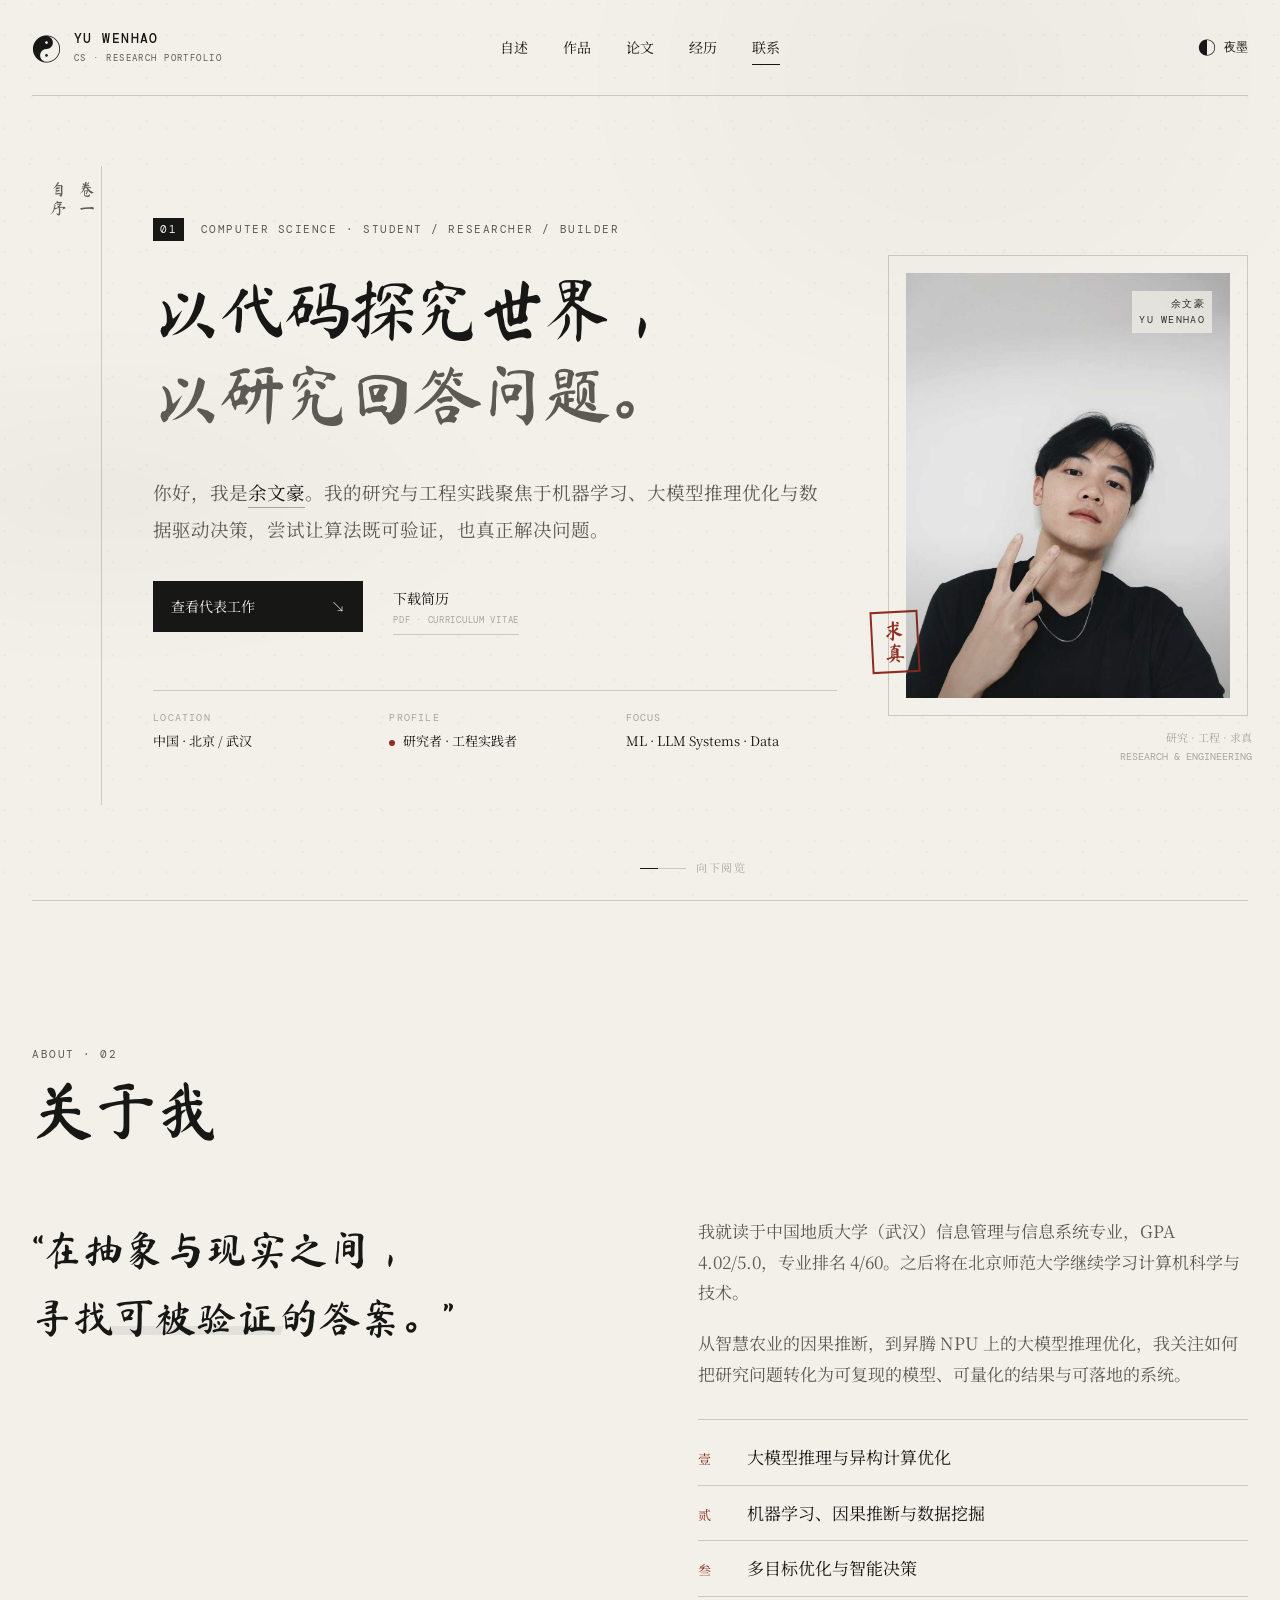
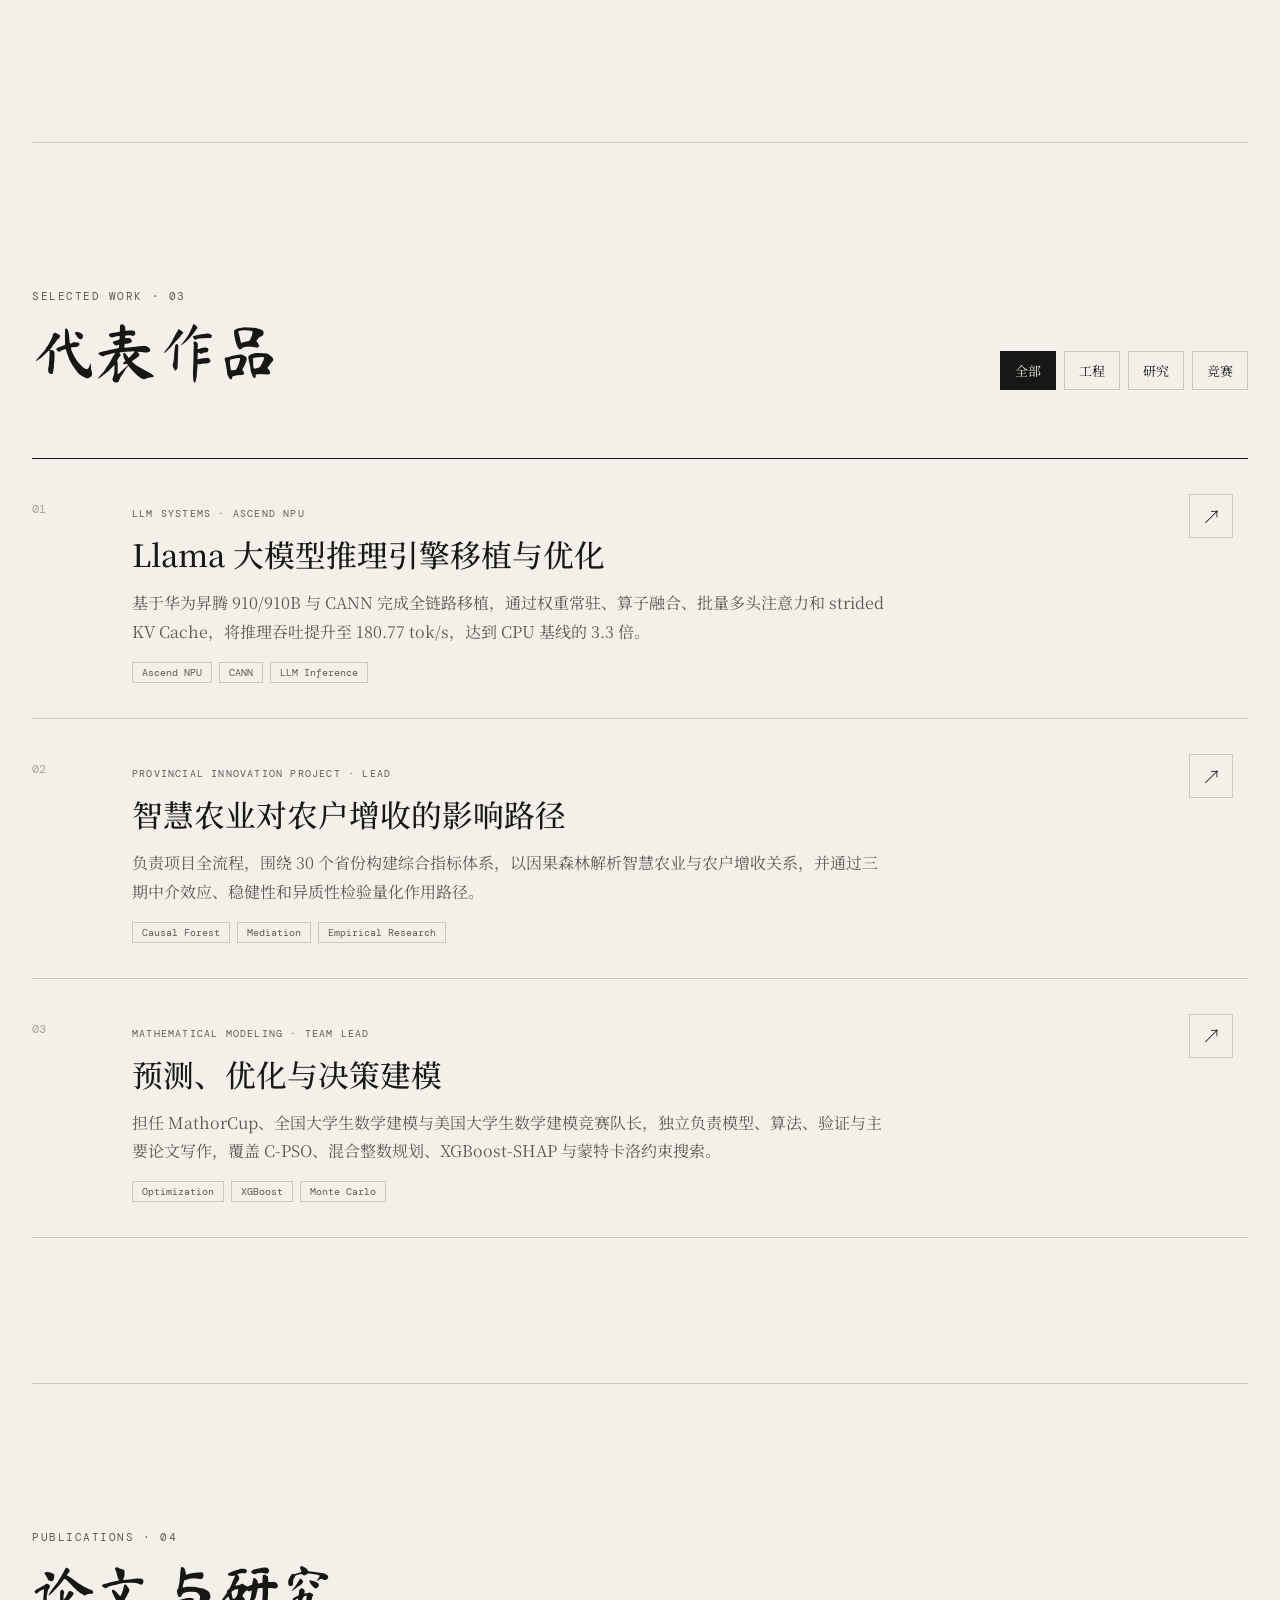
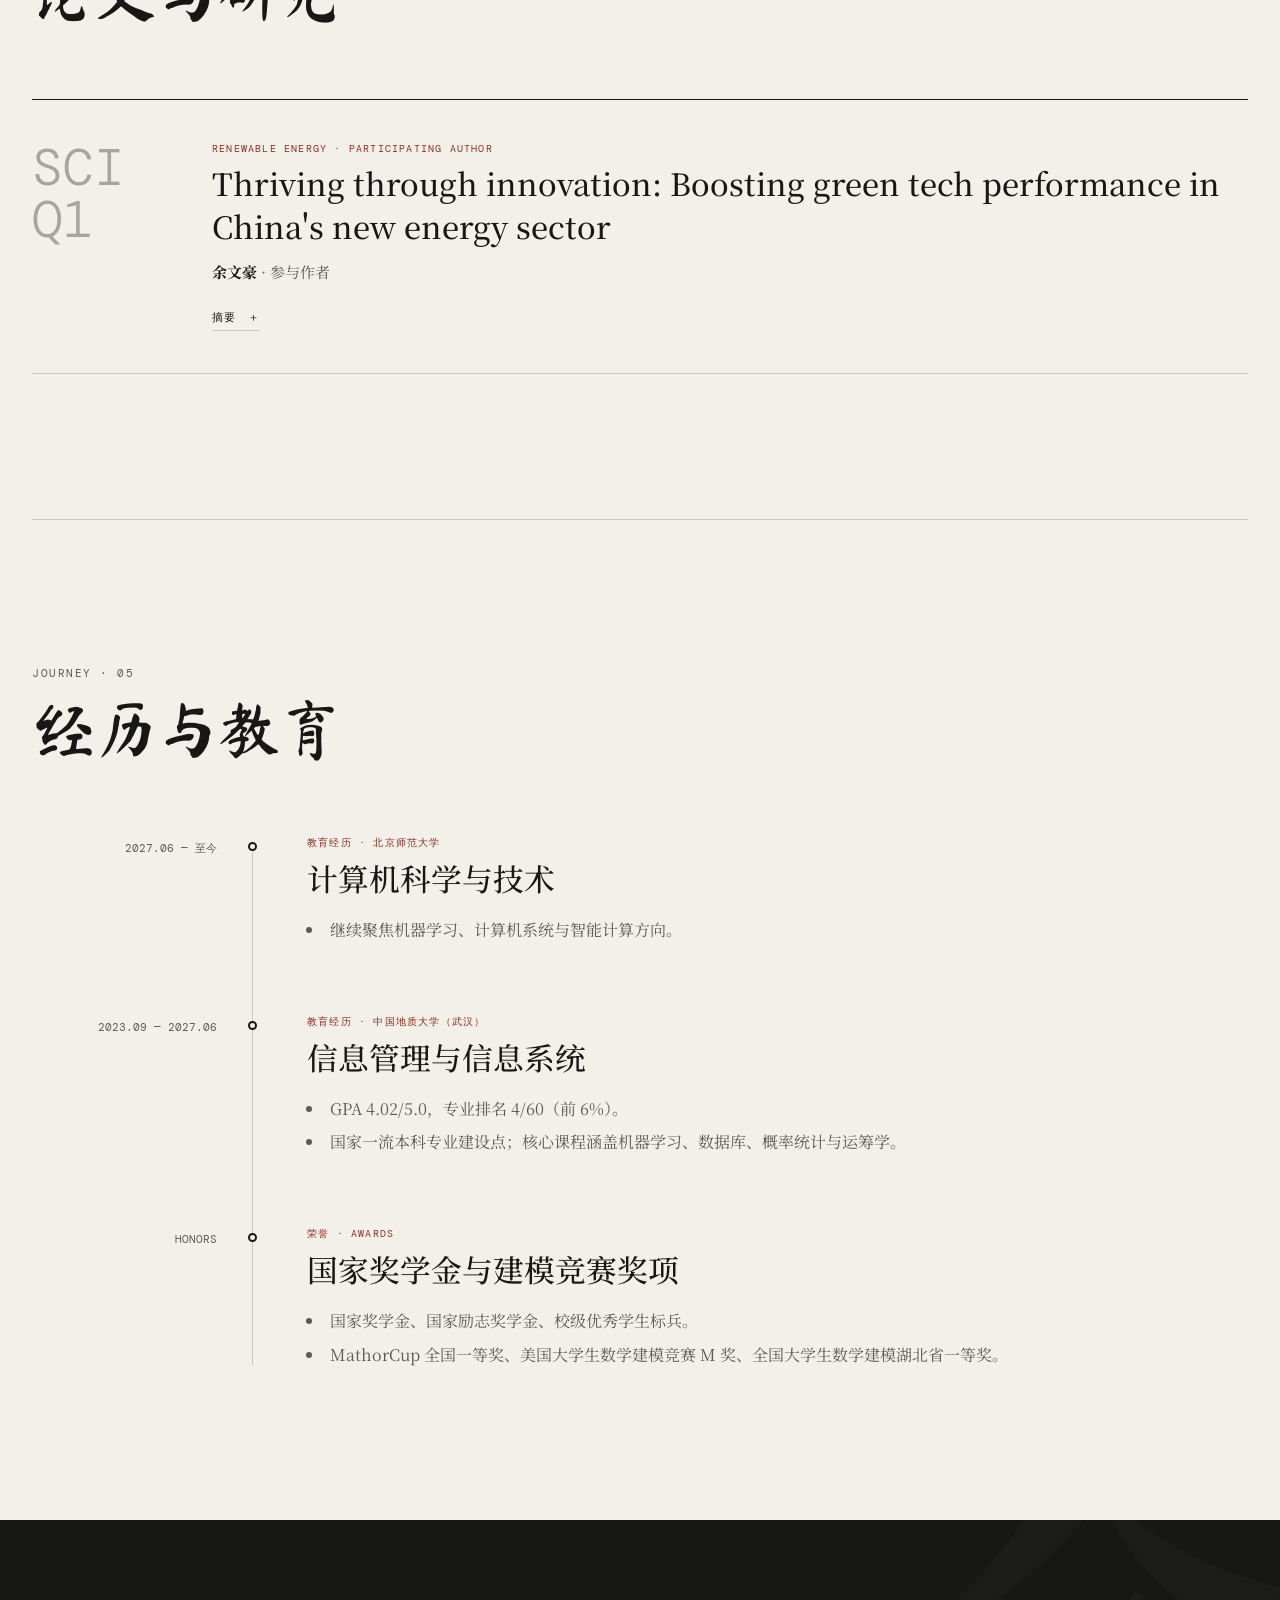
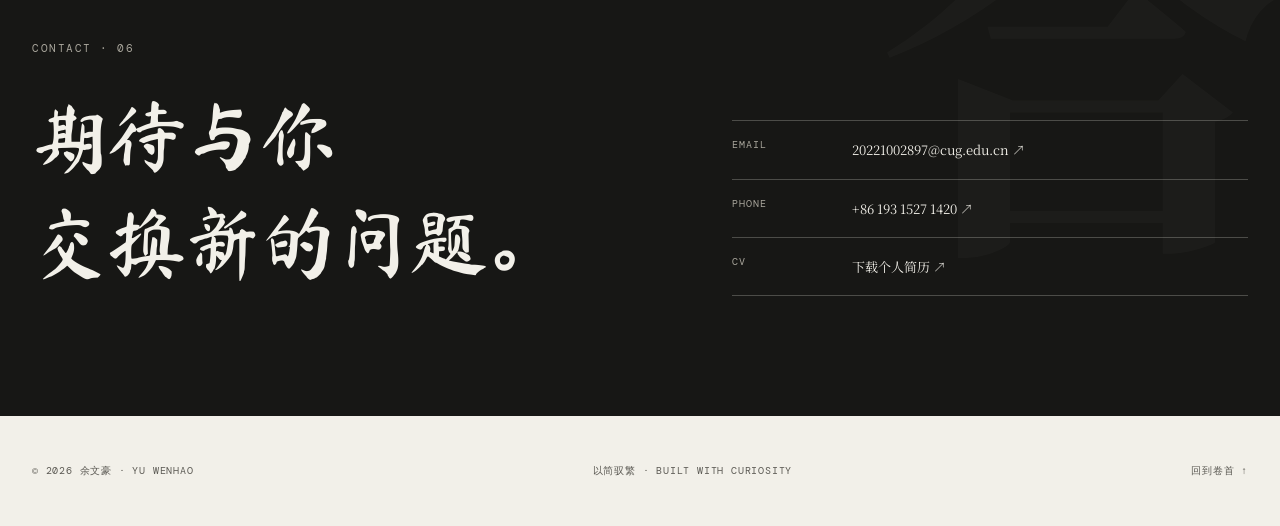
==== index.html @ 93e13264 "fix: move homepage files to repository root" ====
<!doctype html>
<html lang="zh-CN" data-theme="paper">
<head>
  <meta charset="UTF-8" />
  <meta name="viewport" content="width=device-width, initial-scale=1.0" />
  <meta name="description" content="余文豪的个人主页：机器学习研究、大模型推理优化、论文与项目经历。" />
  <meta name="theme-color" content="#f2f0e9" />
  <title>余文豪｜研究与工程</title>
  <link rel="preconnect" href="https://fonts.googleapis.com" />
  <link rel="preconnect" href="https://fonts.gstatic.com" crossorigin />
  <link href="https://fonts.googleapis.com/css2?family=DM+Mono:wght@300;400;500&family=Ma+Shan+Zheng&family=Noto+Serif+SC:wght@400;500;600;700&display=swap" rel="stylesheet" />
  <link rel="icon" type="image/svg+xml" href="data:image/svg+xml,%3Csvg xmlns='http://www.w3.org/2000/svg' viewBox='0 0 64 64'%3E%3Crect width='64' height='64' rx='12' fill='%23131313'/%3E%3Ccircle cx='32' cy='32' r='21' fill='%23f2f0e9'/%3E%3Cpath d='M32 11a10.5 10.5 0 0 1 0 21a10.5 10.5 0 0 0 0 21a21 21 0 0 0 0-42Z' fill='%23131313'/%3E%3Ccircle cx='32' cy='21.5' r='3' fill='%23131313'/%3E%3Ccircle cx='32' cy='42.5' r='3' fill='%23f2f0e9'/%3E%3C/svg%3E" />
  <link rel="stylesheet" href="styles.css" />
</head>
<body>
  <div class="reading-progress" aria-hidden="true"><span id="readingBar"></span></div>
  <div class="paper-grain" aria-hidden="true"></div>
  <div class="koi-cursor" id="koiCursor" aria-hidden="true">
    <img class="koi-source" id="koiSprite" src="assets/koi-cursor.png" alt="" draggable="false" />
    <canvas id="koiCanvas"></canvas>
  </div>

  <header class="site-header" id="top">
    <a class="brand" href="#top" aria-label="返回首页">
      <span class="brand-mark" aria-hidden="true">☯</span>
      <span class="brand-text">YU WENHAO<small>CS · RESEARCH PORTFOLIO</small></span>
    </a>

    <button class="nav-toggle" id="navToggle" type="button" aria-expanded="false" aria-controls="siteNav">
      <span></span><span></span><span></span><span class="sr-only">打开导航</span>
    </button>

    <nav class="site-nav" id="siteNav" aria-label="主导航">
      <a href="#about">自述</a>
      <a href="#work">作品</a>
      <a href="#publications">论文</a>
      <a href="#experience">经历</a>
      <a href="#contact">联系</a>
    </nav>

    <button class="theme-toggle" id="themeToggle" type="button" aria-label="切换明暗主题">
      <span class="theme-icon" aria-hidden="true">◐</span>
      <span class="theme-label">夜墨</span>
    </button>
  </header>

  <main>
    <section class="hero" aria-labelledby="heroTitle">
      <div class="hero-index" aria-hidden="true">卷一<br />自序</div>
      <div class="hero-content reveal">
        <p class="eyebrow"><span>01</span> COMPUTER SCIENCE · STUDENT / RESEARCHER / BUILDER</p>
        <h1 id="heroTitle"><span class="hero-line">以代码探究世界，</span><em class="hero-line">以研究回答问题。</em></h1>
        <p class="hero-intro">你好，我是<span class="fill-in">余文豪</span>。我的研究与工程实践聚焦于机器学习、大模型推理优化与数据驱动决策，尝试让算法既可验证，也真正解决问题。</p>
        <div class="hero-actions">
          <a class="button button-dark" href="#work">查看代表工作 <span aria-hidden="true">↘</span></a>
          <a class="text-link" href="assets/cv.pdf" target="_blank">下载简历 <span>PDF · CURRICULUM VITAE</span></a>
        </div>
        <dl class="quick-facts" aria-label="个人信息概览">
          <div><dt>LOCATION</dt><dd>中国 · 北京 / 武汉</dd></div>
          <div><dt>PROFILE</dt><dd><i></i> 研究者 · 工程实践者</dd></div>
          <div><dt>FOCUS</dt><dd>ML · LLM Systems · Data</dd></div>
        </dl>
      </div>

      <aside class="hero-portrait reveal" aria-label="余文豪个人照片">
        <div class="ink-disc">
          <img class="portrait-photo" src="assets/avatar.jpg" alt="余文豪个人照片" />
          <p>余文豪<br />YU WENHAO</p>
        </div>
        <div class="seal" aria-hidden="true">求<br />真</div>
        <p class="portrait-note">研究 · 工程 · 求真<br /><code>RESEARCH &amp; ENGINEERING</code></p>
      </aside>

      <div class="scroll-cue" aria-hidden="true"><span></span>向下阅览</div>
    </section>

    <section class="section about" id="about" aria-labelledby="aboutTitle">
      <header class="section-heading reveal">
        <p>ABOUT · 02</p>
        <h2 id="aboutTitle">关于我</h2>
      </header>
      <div class="about-grid">
        <blockquote class="manifesto reveal">“在抽象与现实之间，<br />寻找<span>可被验证</span>的答案。”</blockquote>
        <div class="about-copy reveal">
          <p>我就读于中国地质大学（武汉）信息管理与信息系统专业，GPA 4.02/5.0，专业排名 4/60。之后将在北京师范大学继续学习计算机科学与技术。</p>
          <p>从智慧农业的因果推断，到昇腾 NPU 上的大模型推理优化，我关注如何把研究问题转化为可复现的模型、可量化的结果与可落地的系统。</p>
          <ul class="interest-list" aria-label="研究兴趣">
            <li><span>壹</span> 大模型推理与异构计算优化</li>
            <li><span>贰</span> 机器学习、因果推断与数据挖掘</li>
            <li><span>叁</span> 多目标优化与智能决策</li>
          </ul>
        </div>
      </div>
    </section>

    <section class="section work" id="work" aria-labelledby="workTitle">
      <header class="section-heading section-heading-row reveal">
        <div><p>SELECTED WORK · 03</p><h2 id="workTitle">代表作品</h2></div>
        <div class="filters" role="group" aria-label="筛选作品">
          <button class="filter active" type="button" data-filter="all" aria-pressed="true">全部</button>
          <button class="filter" type="button" data-filter="engineering" aria-pressed="false">工程</button>
          <button class="filter" type="button" data-filter="research" aria-pressed="false">研究</button>
          <button class="filter" type="button" data-filter="competition" aria-pressed="false">竞赛</button>
        </div>
      </header>

      <div class="project-list" id="projectList">
        <article class="project-card reveal" data-category="engineering">
          <div class="project-no">01</div>
          <div class="project-body">
            <p class="project-type">LLM SYSTEMS · ASCEND NPU</p>
            <h3>Llama 大模型推理引擎移植与优化</h3>
            <p>基于华为昇腾 910/910B 与 CANN 完成全链路移植，通过权重常驻、算子融合、批量多头注意力和 strided KV Cache，将推理吞吐提升至 180.77 tok/s，达到 CPU 基线的 3.3 倍。</p>
            <ul class="tags"><li>Ascend NPU</li><li>CANN</li><li>LLM Inference</li></ul>
          </div>
          <span class="project-link" aria-hidden="true">↗</span>
        </article>
        <article class="project-card reveal" data-category="research">
          <div class="project-no">02</div>
          <div class="project-body">
            <p class="project-type">PROVINCIAL INNOVATION PROJECT · LEAD</p>
            <h3>智慧农业对农户增收的影响路径</h3>
            <p>负责项目全流程，围绕 30 个省份构建综合指标体系，以因果森林解析智慧农业与农户增收关系，并通过三期中介效应、稳健性和异质性检验量化作用路径。</p>
            <ul class="tags"><li>Causal Forest</li><li>Mediation</li><li>Empirical Research</li></ul>
          </div>
          <span class="project-link" aria-hidden="true">↗</span>
        </article>
        <article class="project-card reveal" data-category="competition">
          <div class="project-no">03</div>
          <div class="project-body">
            <p class="project-type">MATHEMATICAL MODELING · TEAM LEAD</p>
            <h3>预测、优化与决策建模</h3>
            <p>担任 MathorCup、全国大学生数学建模与美国大学生数学建模竞赛队长，独立负责模型、算法、验证与主要论文写作，覆盖 C-PSO、混合整数规划、XGBoost-SHAP 与蒙特卡洛约束搜索。</p>
            <ul class="tags"><li>Optimization</li><li>XGBoost</li><li>Monte Carlo</li></ul>
          </div>
          <span class="project-link" aria-hidden="true">↗</span>
        </article>
      </div>
    </section>

    <section class="section publications" id="publications" aria-labelledby="pubTitle">
      <header class="section-heading reveal">
        <p>PUBLICATIONS · 04</p>
        <h2 id="pubTitle">论文与研究</h2>
      </header>
      <div class="publication-list">
        <article class="publication reveal">
          <div class="pub-year">SCI Q1</div>
          <div class="pub-main">
            <p class="pub-venue">RENEWABLE ENERGY · PARTICIPATING AUTHOR</p>
            <h3>Thriving through innovation: Boosting green tech performance in China's new energy sector</h3>
            <p class="authors"><strong>余文豪</strong> · 参与作者</p>
            <div class="pub-actions">
              <button class="abstract-toggle" type="button" aria-expanded="false">摘要 <span>＋</span></button>
            </div>
            <div class="abstract" hidden><p>参与前期数据与文献整理、GA-BP 神经网络框架搭建和调参优化，并完成主要科研绘图、文稿翻译与审核校对，覆盖论文研究与写作的完整流程。</p></div>
          </div>
        </article>
      </div>
    </section>

    <section class="section experience" id="experience" aria-labelledby="experienceTitle">
      <header class="section-heading reveal"><p>JOURNEY · 05</p><h2 id="experienceTitle">经历与教育</h2></header>
      <div class="timeline">
        <article class="timeline-item reveal">
          <div class="timeline-date">2027.06 — 至今</div>
          <div class="timeline-dot" aria-hidden="true"></div>
          <div class="timeline-content"><p>教育经历 · 北京师范大学</p><h3>计算机科学与技术</h3><ul><li>继续聚焦机器学习、计算机系统与智能计算方向。</li></ul></div>
        </article>
        <article class="timeline-item reveal">
          <div class="timeline-date">2023.09 — 2027.06</div>
          <div class="timeline-dot" aria-hidden="true"></div>
          <div class="timeline-content"><p>教育经历 · 中国地质大学（武汉）</p><h3>信息管理与信息系统</h3><ul><li>GPA 4.02/5.0，专业排名 4/60（前 6%）。</li><li>国家一流本科专业建设点；核心课程涵盖机器学习、数据库、概率统计与运筹学。</li></ul></div>
        </article>
        <article class="timeline-item reveal">
          <div class="timeline-date">HONORS</div>
          <div class="timeline-dot" aria-hidden="true"></div>
          <div class="timeline-content"><p>荣誉 · AWARDS</p><h3>国家奖学金与建模竞赛奖项</h3><ul><li>国家奖学金、国家励志奖学金、校级优秀学生标兵。</li><li>MathorCup 全国一等奖、美国大学生数学建模竞赛 M 奖、全国大学生数学建模湖北省一等奖。</li></ul></div>
        </article>
      </div>
    </section>

    <section class="contact" id="contact" aria-labelledby="contactTitle">
      <div class="contact-mark" aria-hidden="true">合</div>
      <div class="contact-copy reveal">
        <p>CONTACT · 06</p>
        <h2 id="contactTitle">期待与你<br />交换新的问题。</h2>
      </div>
      <div class="contact-links reveal">
        <a href="mailto:20221002897@cug.edu.cn"><span>EMAIL</span> 20221002897@cug.edu.cn ↗</a>
        <a href="tel:+8619315271420"><span>PHONE</span> +86 193 1527 1420 ↗</a>
        <a href="assets/cv.pdf" target="_blank"><span>CV</span> 下载个人简历 ↗</a>
      </div>
    </section>
  </main>

  <footer class="site-footer">
    <p>© <span id="year"></span> 余文豪 · YU WENHAO</p>
    <p>以简驭繁 · BUILT WITH CURIOSITY</p>
    <a href="#top">回到卷首 ↑</a>
  </footer>

  <div class="toast" id="toast" role="status" aria-live="polite">此链接将在填入真实内容后启用</div>
  <script src="script.js"></script>
  <script src="koi-motion.js"></script>
  <script src="koi-cursor.js"></script>
</body>
</html>
---- styles.css ----
:root {
  --paper: #f2f0e9;
  --paper-deep: #e8e5da;
  --ink: #171715;
  --ink-soft: #5c5a54;
  --ink-faint: #a8a59b;
  --line: rgba(23, 23, 21, 0.18);
  --wash: rgba(23, 23, 21, 0.07);
  --accent: #8f2d21;
  --max: 1380px;
  --serif: "Noto Serif SC", "Songti SC", serif;
  --display-serif: "STKaiti", "KaiTi", "Ma Shan Zheng", var(--serif);
  --calligraphy: "Ma Shan Zheng", "STKaiti", "KaiTi", cursive;
  --mono: "DM Mono", "SFMono-Regular", Consolas, monospace;
}

[data-theme="ink"] {
  --paper: #151514;
  --paper-deep: #1e1e1b;
  --ink: #efede6;
  --ink-soft: #aaa79e;
  --ink-faint: #6e6c66;
  --line: rgba(239, 237, 230, 0.17);
  --wash: rgba(239, 237, 230, 0.055);
  --accent: #c86b5c;
}

* { box-sizing: border-box; }
html { scroll-behavior: smooth; }
body {
  margin: 0;
  background: var(--paper);
  color: var(--ink);
  font-family: var(--serif);
  font-size: 16px;
  line-height: 1.8;
  transition: background .45s ease, color .45s ease;
}
a { color: inherit; text-decoration: none; }
button { font: inherit; color: inherit; }
::selection { background: var(--ink); color: var(--paper); }
.sr-only { position: absolute; width: 1px; height: 1px; padding: 0; margin: -1px; overflow: hidden; clip: rect(0,0,0,0); white-space: nowrap; border: 0; }

.paper-grain {
  position: fixed; inset: 0; z-index: -2; pointer-events: none; opacity: .38;
  background-image: radial-gradient(circle at 17% 14%, var(--wash) 0 1px, transparent 1.6px), radial-gradient(circle at 76% 81%, var(--wash) 0 1px, transparent 1.5px);
  background-size: 27px 31px, 39px 43px;
}
.paper-grain::after {
  content: ""; position: absolute; inset: 0;
  background: radial-gradient(ellipse at 75% 8%, var(--wash), transparent 31%), radial-gradient(ellipse at 8% 55%, var(--wash), transparent 27%);
}
.reading-progress { position: fixed; top: 0; left: 0; right: 0; height: 2px; z-index: 100; }
.reading-progress span { display: block; width: 0; height: 100%; background: var(--accent); }

.koi-cursor {
  position: fixed; z-index: 9999; left: 0; top: 0; width: 200px; height: 200px;
  pointer-events: none; opacity: 0; will-change: transform; transition: opacity .2s ease;
  transform-origin: center; contain: layout style;
}
.koi-source { display: none; }
.koi-cursor canvas { width: 100%; height: 100%; display: block; filter: drop-shadow(0 2px 3px rgba(23, 23, 21, .16)); }
html.koi-active, html.koi-active * { cursor: none !important; }
html.koi-active.koi-visible .koi-cursor { opacity: 1; }
.koi-cursor.is-hovering canvas { filter: drop-shadow(0 3px 5px rgba(143, 45, 33, .25)); }
.koi-ripple {
  position: fixed; z-index: 9997; left: 0; top: 0; width: 10px; height: 10px;
  margin: -5px 0 0 -5px; border: 1px solid rgba(35, 35, 31, .52); border-radius: 50%;
  pointer-events: none; animation: koi-ripple .58s cubic-bezier(.16,.7,.2,1) forwards;
}
.koi-ripple.jade { border-color: rgba(32, 81, 64, .46); }
[data-theme="ink"] .koi-ripple { border-color: rgba(239, 237, 230, .44); }
[data-theme="ink"] .koi-ripple.jade { border-color: rgba(119, 161, 143, .46); }
.koi-ripple.splash { border-width: 1px; animation-duration: .48s; }

.site-header {
  width: min(calc(100% - 64px), var(--max)); margin: 0 auto; height: 96px;
  display: grid; grid-template-columns: 1fr auto 1fr; align-items: center; border-bottom: 1px solid var(--line);
  position: relative; z-index: 20;
}
.brand { display: flex; align-items: center; gap: 13px; width: fit-content; }
.brand-mark { font-size: 29px; line-height: 1; transition: transform .7s cubic-bezier(.2,.8,.2,1); }
.brand:hover .brand-mark { transform: rotate(180deg); }
.brand-text { font: 500 13px/1.25 var(--mono); letter-spacing: .11em; }
.brand-text small { display: block; color: var(--ink-soft); font-size: 9px; font-weight: 400; margin-top: 5px; letter-spacing: .16em; }
.site-nav { display: flex; gap: 35px; font-size: 14px; }
.site-nav a { position: relative; }
.site-nav a::after { content: ""; position: absolute; left: 0; right: 100%; bottom: -5px; height: 1px; background: var(--ink); transition: right .25s ease; }
.site-nav a:hover::after, .site-nav a.active::after { right: 0; }
.theme-toggle { justify-self: end; border: 0; background: transparent; cursor: pointer; display: flex; align-items: center; gap: 8px; padding: 10px 0 10px 12px; font: 400 12px var(--mono); }
.theme-icon { font-size: 18px; }
.nav-toggle { display: none; }

.hero {
  min-height: calc(100vh - 96px); width: min(calc(100% - 64px), var(--max)); margin: 0 auto;
  display: grid; grid-template-columns: 70px minmax(650px, 1fr) minmax(300px, 360px); gap: clamp(32px, 4vw, 60px);
  align-items: center; position: relative; padding: 70px 0 95px;
}
.hero-index { align-self: stretch; writing-mode: vertical-rl; padding-top: 15px; border-right: 1px solid var(--line); font-family: var(--calligraphy); font-size: 16px; letter-spacing: .2em; color: var(--ink-soft); }
.eyebrow, .section-heading p, .contact-copy > p { margin: 0 0 26px; color: var(--ink-soft); font: 400 11px/1.5 var(--mono); letter-spacing: .14em; }
.eyebrow span { display: inline-block; color: var(--paper); background: var(--ink); padding: 3px 7px; margin-right: 8px; }
.hero h1 { margin: 0; font-family: var(--display-serif); font-size: clamp(52px, 5.35vw, 84px); line-height: 1.25; letter-spacing: -.045em; font-weight: 400; }
.hero h1 em { color: var(--ink-soft); font-style: normal; font-weight: 400; }
.hero-line { display: block; width: max-content; max-width: 100%; white-space: nowrap; }
.hero-intro { max-width: 700px; margin: 36px 0 30px; font-size: clamp(16px, 1.45vw, 20px); line-height: 2; color: var(--ink-soft); }
.fill-in { color: var(--ink); border-bottom: 1px solid var(--ink-faint); padding-bottom: 2px; }
.hero-actions { display: flex; align-items: center; gap: 30px; }
.button { display: inline-flex; align-items: center; justify-content: space-between; gap: 32px; min-width: 210px; padding: 13px 18px; font-size: 14px; transition: transform .2s ease, background .3s ease; }
.button:hover { transform: translateY(-2px); }
.button-dark { background: var(--ink); color: var(--paper); }
.text-link { font-size: 14px; border-bottom: 1px solid var(--line); padding: 8px 0; }
.text-link span { display: block; color: var(--ink-faint); font: 9px var(--mono); margin-top: 3px; letter-spacing: .08em; }
.quick-facts { display: grid; grid-template-columns: repeat(3, 1fr); gap: 25px; margin: 55px 0 0; padding-top: 20px; border-top: 1px solid var(--line); }
.quick-facts div { min-width: 0; }
.quick-facts dt { color: var(--ink-faint); font: 10px var(--mono); letter-spacing: .12em; }
.quick-facts dd { margin: 5px 0 0; font-size: 13px; white-space: nowrap; overflow: hidden; text-overflow: ellipsis; }
.quick-facts i { display: inline-block; width: 6px; height: 6px; border-radius: 50%; background: var(--accent); margin-right: 5px; animation: pulse 2s infinite; }

.hero-portrait { position: relative; justify-self: end; width: min(100%, 390px); aspect-ratio: .78; border: 1px solid var(--line); padding: 17px; }
.ink-disc { position: relative; height: 100%; overflow: hidden; background: var(--paper-deep); display: grid; place-items: center; }
.ink-disc::before { content: ""; position: absolute; z-index: 1; inset: 0; background: linear-gradient(to bottom, transparent 62%, rgba(17,17,15,.18)); pointer-events: none; }
.portrait-photo { width: 100%; height: 100%; object-fit: cover; object-position: center 38%; filter: saturate(.82) contrast(1.03); }
.yin-yang { font-size: clamp(100px, 13vw, 180px); line-height: 1; color: var(--ink-faint); opacity: .2; transform: rotate(-12deg); }
.ink-disc p { position: absolute; z-index: 2; right: 18px; top: 18px; margin: 0; padding: 5px 7px; color: #302f2b; background: rgba(242,240,233,.72); font: 10px/1.6 var(--mono); letter-spacing: .13em; text-align: right; backdrop-filter: blur(4px); }
.seal { position: absolute; left: -18px; bottom: 42px; width: 48px; height: 62px; border: 2px solid var(--accent); color: var(--accent); display: grid; place-items: center; font-family: var(--calligraphy); font-size: 21px; line-height: 1.05; transform: rotate(-3deg); }
.portrait-note { position: absolute; right: -5px; bottom: -60px; color: var(--ink-faint); font-size: 11px; line-height: 1.6; text-align: right; }
.portrait-note code { font: 10px var(--mono); }
.scroll-cue { position: absolute; bottom: 22px; left: 50%; display: flex; align-items: center; gap: 10px; color: var(--ink-faint); font-size: 11px; letter-spacing: .15em; }
.scroll-cue span { display: block; width: 46px; height: 1px; background: var(--line); position: relative; overflow: hidden; }
.scroll-cue span::after { content: ""; position: absolute; width: 18px; height: 1px; background: var(--ink); animation: drift 2s infinite; }

.section { width: min(calc(100% - 64px), var(--max)); margin: 0 auto; padding: 145px 0; border-top: 1px solid var(--line); }
.section-heading { margin-bottom: 68px; }
.section-heading p { margin-bottom: 9px; }
.section-heading h2 { margin: 0; font-family: var(--display-serif); font-size: clamp(38px, 5vw, 70px); line-height: 1.2; font-weight: 400; letter-spacing: -.035em; }
.section-heading-row { display: flex; justify-content: space-between; align-items: end; gap: 30px; }
.about-grid { display: grid; grid-template-columns: 1fr 1fr; gap: clamp(50px, 9vw, 140px); }
.manifesto { margin: 0; font-family: var(--display-serif); font-size: clamp(28px, 3.2vw, 48px); line-height: 1.65; font-weight: 400; }
.manifesto span { position: relative; }
.manifesto span::after { content: ""; position: absolute; z-index: -1; left: -3px; right: -4px; bottom: 3px; height: 9px; background: var(--wash); transform: skew(-15deg); }
.about-copy { color: var(--ink-soft); font-size: 17px; }
.about-copy p { margin: 0 0 20px; }
.interest-list { list-style: none; padding: 10px 0 0; margin: 30px 0 0; border-top: 1px solid var(--line); }
.interest-list li { padding: 12px 0; border-bottom: 1px solid var(--line); color: var(--ink); }
.interest-list span { display: inline-block; width: 45px; color: var(--accent); font-size: 13px; }

.filters { display: flex; flex-wrap: wrap; gap: 8px; }
.filter { border: 1px solid var(--line); background: transparent; padding: 7px 14px; cursor: pointer; font-size: 13px; transition: .2s ease; }
.filter:hover, .filter.active { background: var(--ink); border-color: var(--ink); color: var(--paper); }
.project-list { border-top: 1px solid var(--ink); }
.project-card { display: grid; grid-template-columns: 75px 1fr 60px; gap: 25px; align-items: start; padding: 35px 15px 35px 0; border-bottom: 1px solid var(--line); transition: background .25s ease, padding .25s ease, opacity .25s ease; }
.project-card:hover { background: var(--wash); padding-left: 15px; }
.project-card.is-hidden { display: none; }
.project-no { color: var(--ink-faint); font: 12px var(--mono); padding-top: 7px; }
.project-type, .pub-venue, .timeline-content > p { margin: 0 0 7px; color: var(--accent); font: 10px var(--mono); letter-spacing: .12em; }
.project-body h3, .pub-main h3, .timeline-content h3 { margin: 0; font-size: clamp(21px, 2.4vw, 31px); font-weight: 500; line-height: 1.4; }
.project-body > p { max-width: 760px; margin: 13px 0; color: var(--ink-soft); }
.tags { display: flex; gap: 7px; list-style: none; margin: 15px 0 0; padding: 0; flex-wrap: wrap; }
.tags li { padding: 3px 9px; border: 1px solid var(--line); font: 10px var(--mono); color: var(--ink-soft); }
.project-link { justify-self: end; width: 44px; height: 44px; border: 1px solid var(--line); display: grid; place-items: center; font-size: 19px; transition: .25s ease; }
.project-card:hover .project-link { background: var(--ink); color: var(--paper); transform: rotate(8deg); }

.publication-list { border-top: 1px solid var(--ink); }
.publication { display: grid; grid-template-columns: 150px 1fr; gap: 30px; padding: 42px 0; border-bottom: 1px solid var(--line); }
.pub-year { font: 300 clamp(29px, 4vw, 54px)/1 var(--mono); color: var(--ink-faint); }
.authors { margin: 10px 0 20px; color: var(--ink-soft); font-size: 15px; }
.authors strong { color: var(--ink); }
.pub-actions { display: flex; gap: 20px; align-items: center; }
.pub-actions a, .abstract-toggle { font: 11px var(--mono); letter-spacing: .08em; }
.abstract-toggle { border: 0; border-bottom: 1px solid var(--line); background: transparent; padding: 5px 0; cursor: pointer; }
.abstract-toggle span { display: inline-block; margin-left: 4px; transition: transform .25s; }
.abstract-toggle[aria-expanded="true"] span { transform: rotate(45deg); }
.abstract { margin-top: 22px; padding: 18px 22px; border-left: 2px solid var(--accent); background: var(--wash); color: var(--ink-soft); max-width: 850px; }
.abstract p { margin: 0; }
.publication-empty { opacity: .65; }

.timeline { position: relative; }
.timeline::before { content: ""; position: absolute; left: 220px; top: 7px; bottom: 10px; width: 1px; background: var(--line); }
.timeline-item { display: grid; grid-template-columns: 185px 30px 1fr; gap: 20px; padding-bottom: 65px; }
.timeline-item:last-child { padding-bottom: 0; }
.timeline-date { padding-top: 4px; text-align: right; color: var(--ink-soft); font: 11px/1.6 var(--mono); }
.timeline-dot { justify-self: center; margin-top: 6px; width: 9px; height: 9px; background: var(--paper); border: 2px solid var(--ink); border-radius: 50%; z-index: 1; }
.timeline-content { padding-left: 20px; }
.timeline-content ul { margin: 16px 0 0; padding-left: 18px; color: var(--ink-soft); }
.timeline-content li { margin: 5px 0; padding-left: 5px; }

.contact { position: relative; overflow: hidden; background: var(--ink); color: var(--paper); padding: 120px max(32px, calc((100vw - var(--max)) / 2)); display: grid; grid-template-columns: 1.1fr .9fr; gap: 70px; align-items: end; }
.contact-copy > p { color: var(--ink-faint); }
.contact h2 { margin: 0; font-family: var(--display-serif); font-size: clamp(43px, 6.2vw, 84px); font-weight: 400; line-height: 1.35; letter-spacing: -.045em; }
.contact-links { display: flex; flex-direction: column; border-top: 1px solid color-mix(in srgb, var(--paper) 24%, transparent); }
.contact-links a { display: grid; grid-template-columns: 100px 1fr; gap: 20px; padding: 17px 0; border-bottom: 1px solid color-mix(in srgb, var(--paper) 24%, transparent); font-size: 13px; }
.contact-links span { color: var(--ink-faint); font: 10px var(--mono); letter-spacing: .1em; }
.contact-mark { position: absolute; right: -15px; top: -90px; font-size: 420px; line-height: 1; color: var(--paper); opacity: .025; font-weight: 700; }
.site-footer { width: min(calc(100% - 64px), var(--max)); margin: 0 auto; min-height: 110px; display: flex; align-items: center; justify-content: space-between; gap: 20px; color: var(--ink-soft); font: 10px var(--mono); letter-spacing: .08em; }
.toast { position: fixed; left: 50%; bottom: 28px; z-index: 100; transform: translate(-50%, 20px); padding: 10px 16px; background: var(--ink); color: var(--paper); font-size: 13px; opacity: 0; pointer-events: none; transition: .25s ease; box-shadow: 0 8px 30px rgba(0,0,0,.16); }
.toast.show { opacity: 1; transform: translate(-50%, 0); }

.reveal { opacity: 0; transform: translateY(20px); transition: opacity .75s ease, transform .75s ease; }
.reveal.visible { opacity: 1; transform: none; }
@keyframes pulse { 50% { opacity: .3; } }
@keyframes drift { from { transform: translateX(-20px); } to { transform: translateX(50px); } }
@keyframes koi-ripple { 0% { opacity: .72; transform: scale(.4); } 100% { opacity: 0; transform: scale(3.15); } }

@media (max-width: 1180px) {
  .hero { grid-template-columns: 45px minmax(0, 1fr) 280px; gap: 28px; }
  .hero h1 { font-size: clamp(46px, 6vw, 68px); }
}

@media (max-width: 980px) {
  .site-header { grid-template-columns: 1fr auto auto; }
  .nav-toggle { display: flex; flex-direction: column; gap: 4px; border: 0; background: transparent; padding: 10px; cursor: pointer; }
  .nav-toggle span:not(.sr-only) { display: block; width: 21px; height: 1px; background: var(--ink); }
  .site-nav { display: none; position: absolute; top: 96px; left: 0; right: 0; flex-direction: column; gap: 0; background: var(--paper); border-bottom: 1px solid var(--line); padding: 18px 0; }
  .site-nav.open { display: flex; }
  .site-nav a { padding: 9px 5px; }
  .theme-toggle { margin-left: 10px; }
  .quick-facts { grid-template-columns: 1fr; gap: 10px; }
  .portrait-note { display: none; }
}

@media (max-width: 760px) {
  .site-header, .hero, .section, .site-footer { width: min(calc(100% - 36px), var(--max)); }
  .site-header { height: 78px; }
  .site-nav { top: 78px; }
  .theme-label { display: none; }
  .hero { min-height: auto; grid-template-columns: 1fr; padding: 65px 0 90px; }
  .hero-index { display: none; }
  .hero-content { grid-row: 1; }
  .hero-portrait { grid-row: 2; justify-self: start; width: min(82vw, 390px); margin-top: 35px; }
  .hero h1 { font-size: clamp(34px, 10.8vw, 58px); }
  .hero-actions { align-items: flex-start; flex-direction: column; gap: 13px; }
  .quick-facts { margin-top: 42px; grid-template-columns: 1fr 1fr; }
  .quick-facts div:last-child { grid-column: 1 / -1; }
  .scroll-cue { display: none; }
  .section { padding: 90px 0; }
  .section-heading { margin-bottom: 45px; }
  .section-heading-row { align-items: flex-start; flex-direction: column; }
  .about-grid { grid-template-columns: 1fr; gap: 45px; }
  .project-card { grid-template-columns: 42px 1fr; gap: 12px; padding: 28px 0; }
  .project-link { grid-column: 2; justify-self: start; width: auto; height: auto; border: 0; font-size: 16px; }
  .project-card:hover { padding-left: 0; background: transparent; }
  .publication { grid-template-columns: 1fr; gap: 17px; }
  .timeline::before { left: 4px; }
  .timeline-item { grid-template-columns: 9px 1fr; gap: 19px; }
  .timeline-date { grid-column: 2; grid-row: 1; text-align: left; }
  .timeline-dot { grid-column: 1; grid-row: 1 / span 2; margin-top: 4px; }
  .timeline-content { grid-column: 2; padding: 0; }
  .contact { grid-template-columns: 1fr; gap: 65px; padding-top: 90px; padding-bottom: 90px; }
  .site-footer { padding: 30px 0; min-height: 0; flex-direction: column; align-items: flex-start; gap: 7px; }
}

@media (prefers-reduced-motion: reduce) {
  html { scroll-behavior: auto; }
  *, *::before, *::after { animation-duration: .01ms !important; animation-iteration-count: 1 !important; transition-duration: .01ms !important; }
  .reveal { opacity: 1; transform: none; }
  .koi-cursor, .koi-ripple { display: none !important; }
}
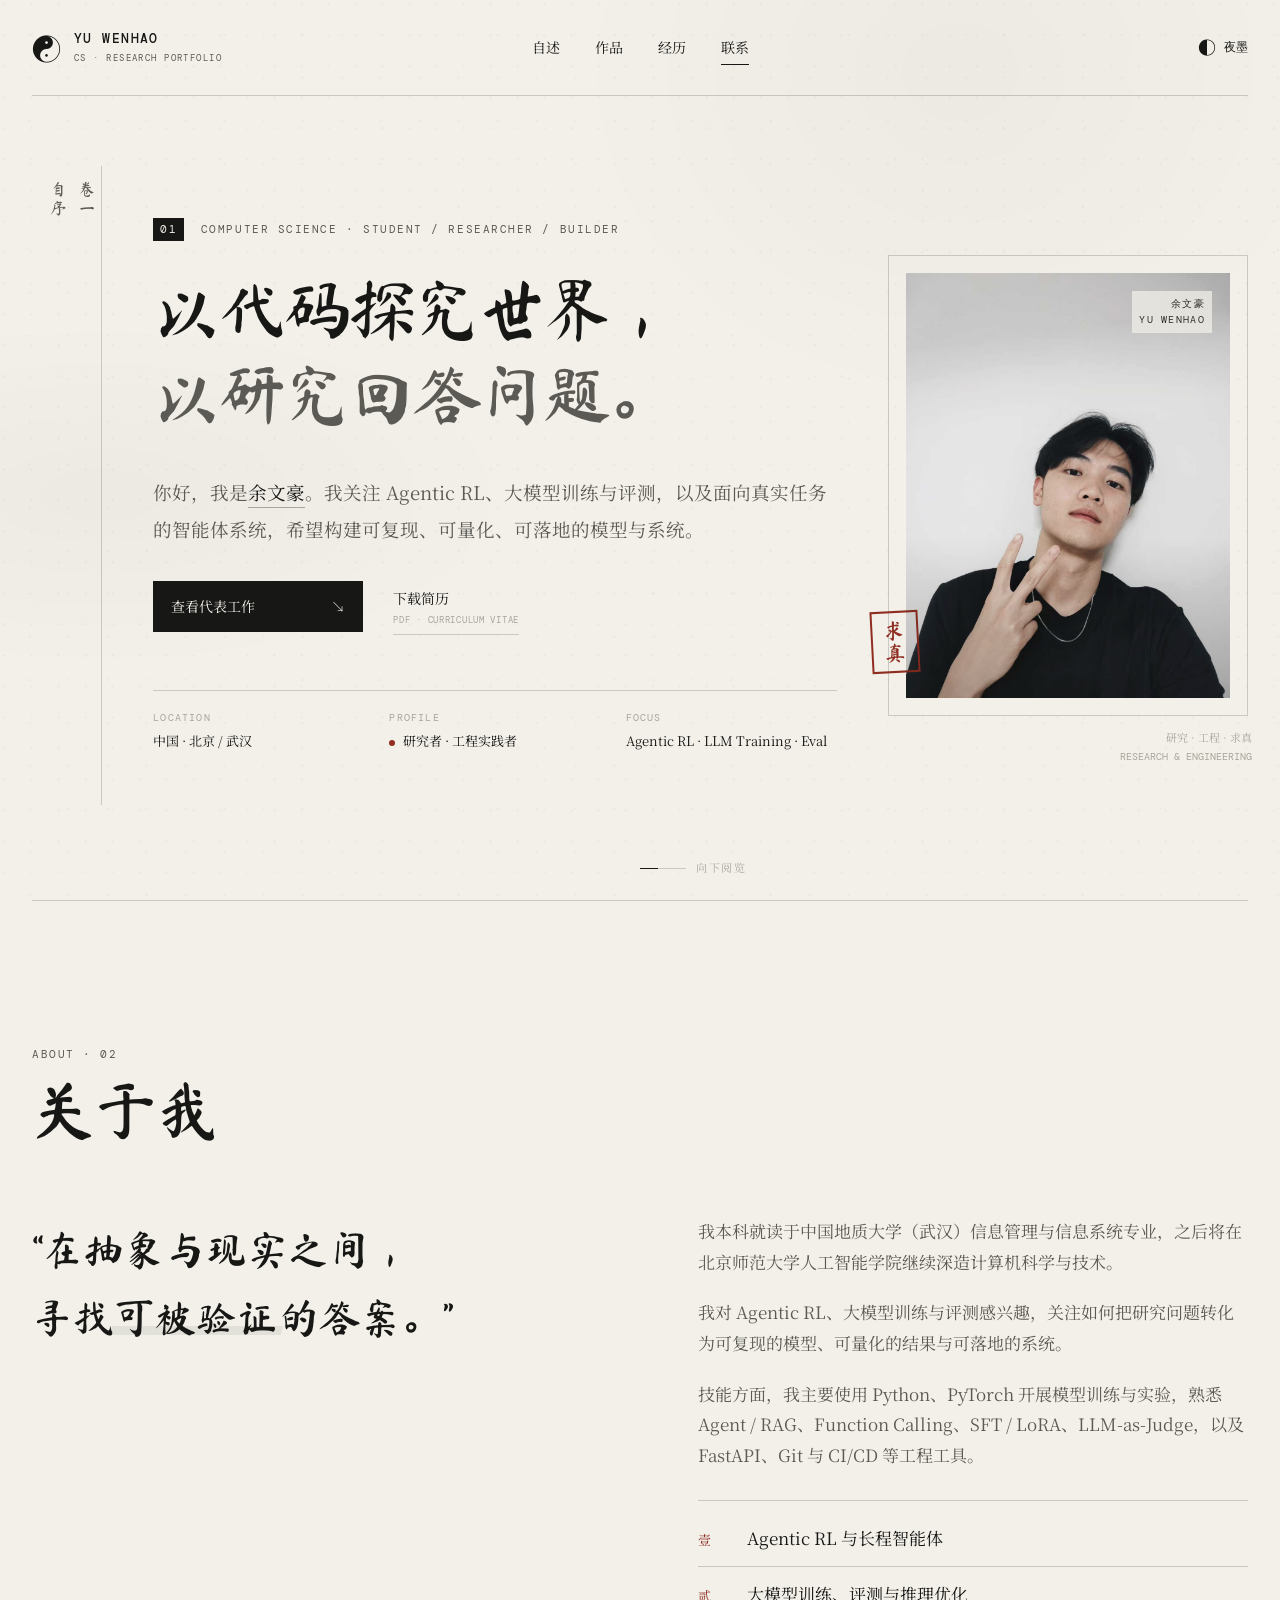
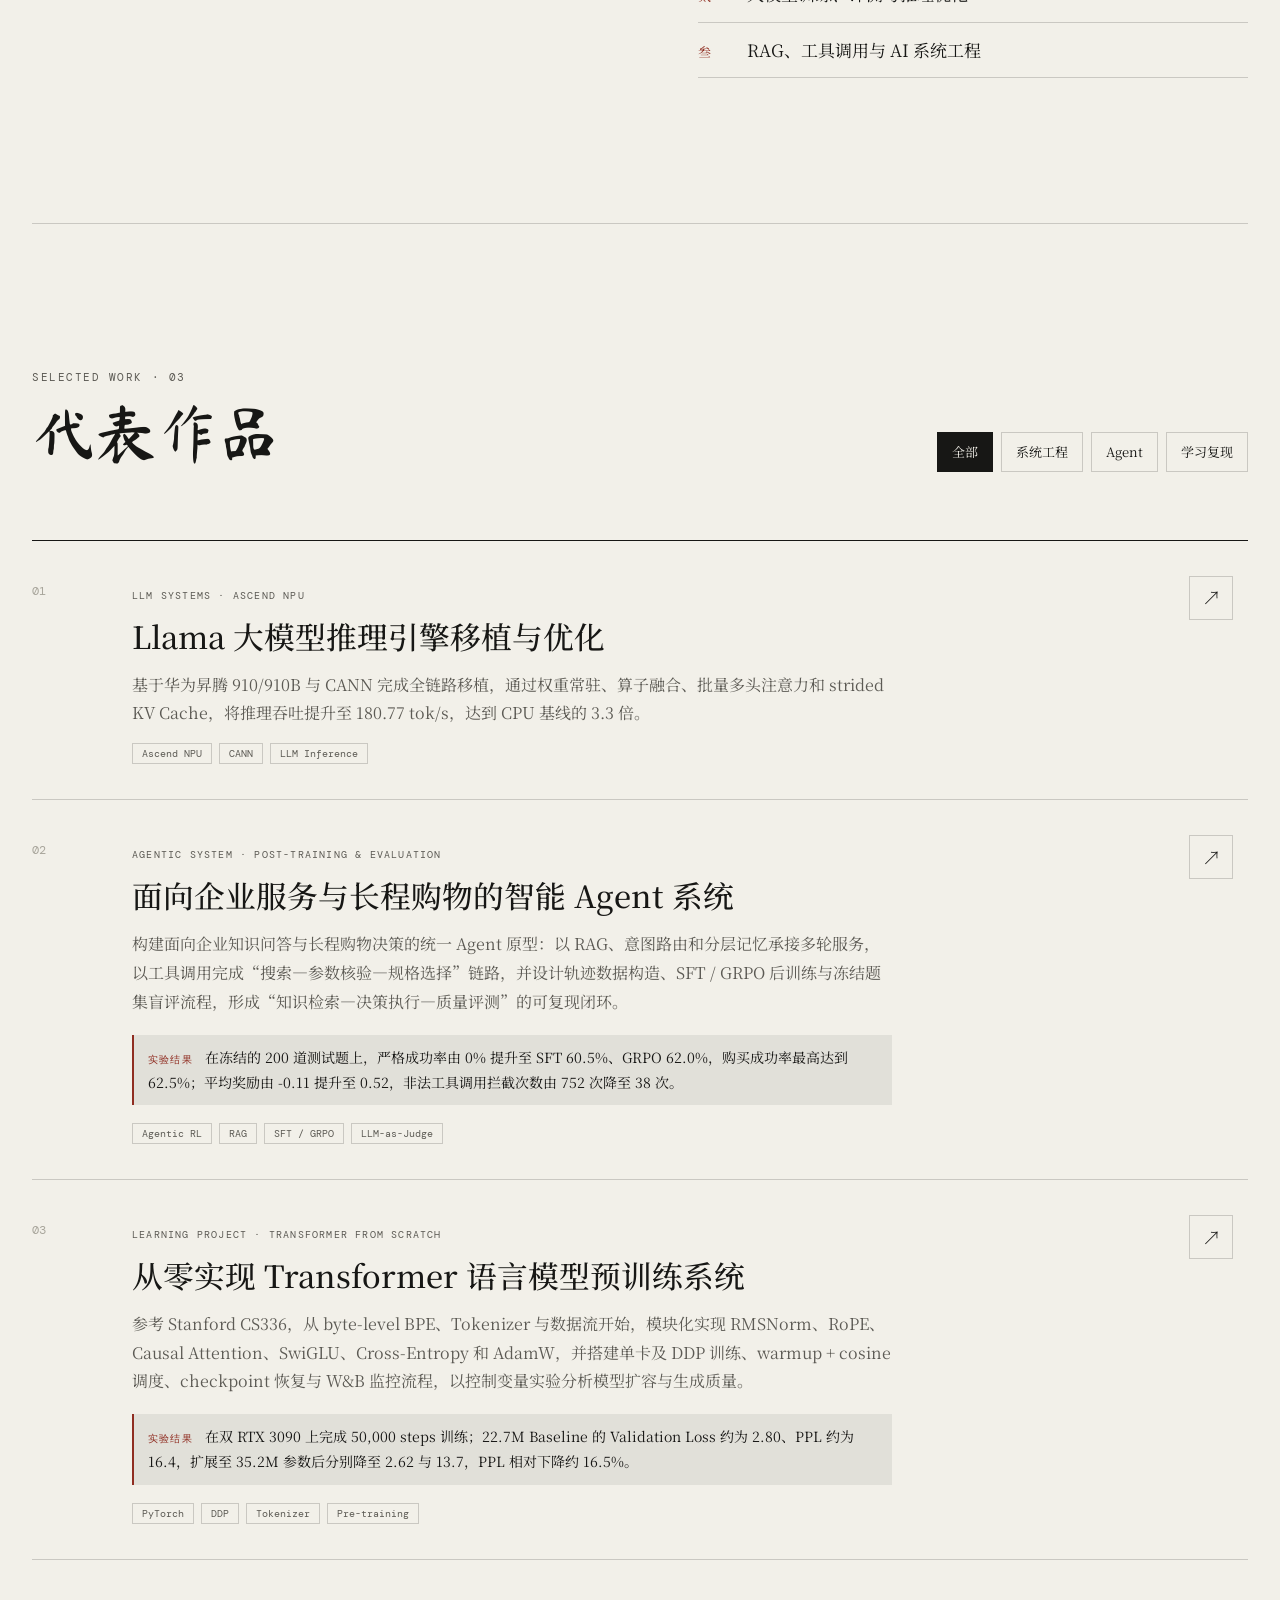
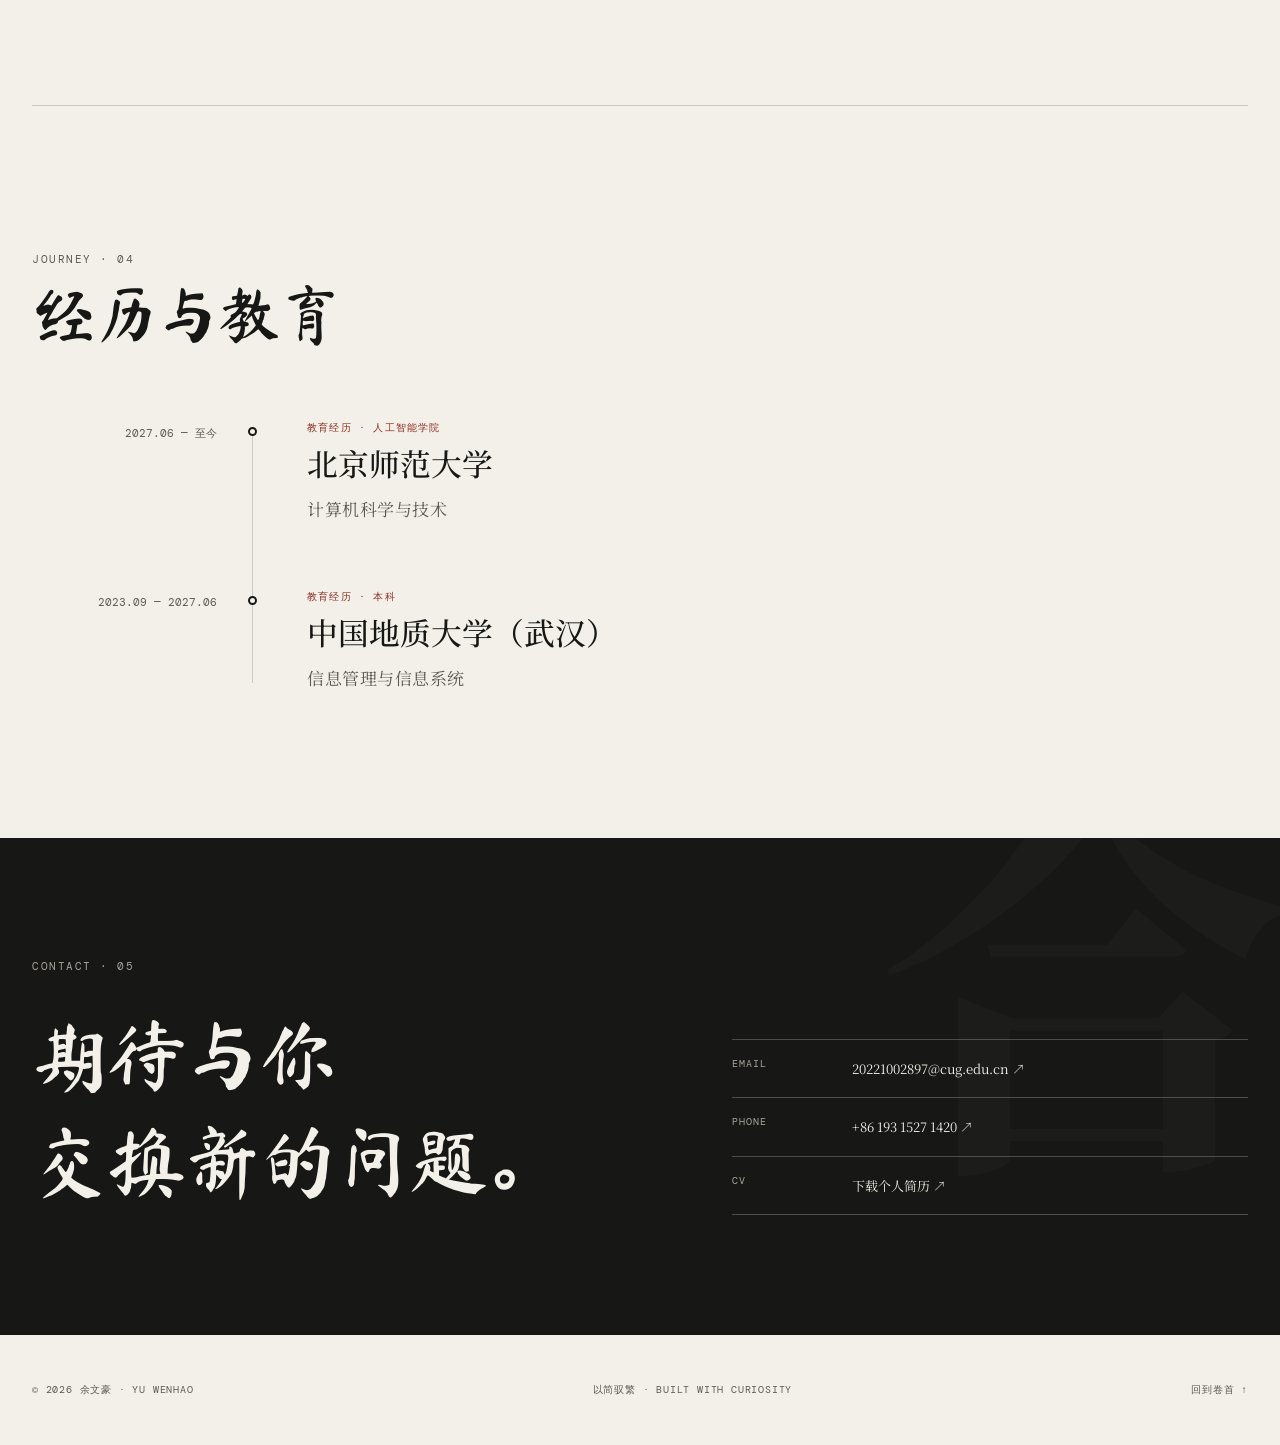
==== commit 7c972f7e: "融合了kr的简历部分并删除了部分与cs不相关的内容" ====
--- a/index.html
+++ b/index.html
@@ -3,14 +3,14 @@
 <head>
   <meta charset="UTF-8" />
   <meta name="viewport" content="width=device-width, initial-scale=1.0" />
-  <meta name="description" content="余文豪的个人主页：机器学习研究、大模型推理优化、论文与项目经历。" />
+  <meta name="description" content="余文豪的个人主页：Agentic RL、大模型训练与评测、智能体系统及工程项目。" />
   <meta name="theme-color" content="#f2f0e9" />
   <title>余文豪｜研究与工程</title>
   <link rel="preconnect" href="https://fonts.googleapis.com" />
   <link rel="preconnect" href="https://fonts.gstatic.com" crossorigin />
   <link href="https://fonts.googleapis.com/css2?family=DM+Mono:wght@300;400;500&family=Ma+Shan+Zheng&family=Noto+Serif+SC:wght@400;500;600;700&display=swap" rel="stylesheet" />
   <link rel="icon" type="image/svg+xml" href="data:image/svg+xml,%3Csvg xmlns='http://www.w3.org/2000/svg' viewBox='0 0 64 64'%3E%3Crect width='64' height='64' rx='12' fill='%23131313'/%3E%3Ccircle cx='32' cy='32' r='21' fill='%23f2f0e9'/%3E%3Cpath d='M32 11a10.5 10.5 0 0 1 0 21a10.5 10.5 0 0 0 0 21a21 21 0 0 0 0-42Z' fill='%23131313'/%3E%3Ccircle cx='32' cy='21.5' r='3' fill='%23131313'/%3E%3Ccircle cx='32' cy='42.5' r='3' fill='%23f2f0e9'/%3E%3C/svg%3E" />
-  <link rel="stylesheet" href="styles.css" />
+  <link rel="stylesheet" href="styles.css?v=20260929-4" />
 </head>
 <body>
   <div class="reading-progress" aria-hidden="true"><span id="readingBar"></span></div>
@@ -33,7 +33,6 @@
     <nav class="site-nav" id="siteNav" aria-label="主导航">
       <a href="#about">自述</a>
       <a href="#work">作品</a>
-      <a href="#publications">论文</a>
       <a href="#experience">经历</a>
       <a href="#contact">联系</a>
     </nav>
@@ -50,7 +49,7 @@
       <div class="hero-content reveal">
         <p class="eyebrow"><span>01</span> COMPUTER SCIENCE · STUDENT / RESEARCHER / BUILDER</p>
         <h1 id="heroTitle"><span class="hero-line">以代码探究世界，</span><em class="hero-line">以研究回答问题。</em></h1>
-        <p class="hero-intro">你好，我是<span class="fill-in">余文豪</span>。我的研究与工程实践聚焦于机器学习、大模型推理优化与数据驱动决策，尝试让算法既可验证，也真正解决问题。</p>
+        <p class="hero-intro">你好，我是<span class="fill-in">余文豪</span>。我关注 Agentic RL、大模型训练与评测，以及面向真实任务的智能体系统，希望构建可复现、可量化、可落地的模型与系统。</p>
         <div class="hero-actions">
           <a class="button button-dark" href="#work">查看代表工作 <span aria-hidden="true">↘</span></a>
           <a class="text-link" href="assets/cv.pdf" target="_blank">下载简历 <span>PDF · CURRICULUM VITAE</span></a>
@@ -58,7 +57,7 @@
         <dl class="quick-facts" aria-label="个人信息概览">
           <div><dt>LOCATION</dt><dd>中国 · 北京 / 武汉</dd></div>
           <div><dt>PROFILE</dt><dd><i></i> 研究者 · 工程实践者</dd></div>
-          <div><dt>FOCUS</dt><dd>ML · LLM Systems · Data</dd></div>
+          <div><dt>FOCUS</dt><dd>Agentic RL · LLM Training · Eval</dd></div>
         </dl>
       </div>
 
@@ -82,12 +81,13 @@
       <div class="about-grid">
         <blockquote class="manifesto reveal">“在抽象与现实之间，<br />寻找<span>可被验证</span>的答案。”</blockquote>
         <div class="about-copy reveal">
-          <p>我就读于中国地质大学（武汉）信息管理与信息系统专业，GPA 4.02/5.0，专业排名 4/60。之后将在北京师范大学继续学习计算机科学与技术。</p>
-          <p>从智慧农业的因果推断，到昇腾 NPU 上的大模型推理优化，我关注如何把研究问题转化为可复现的模型、可量化的结果与可落地的系统。</p>
-          <ul class="interest-list" aria-label="研究兴趣">
-            <li><span>壹</span> 大模型推理与异构计算优化</li>
-            <li><span>贰</span> 机器学习、因果推断与数据挖掘</li>
-            <li><span>叁</span> 多目标优化与智能决策</li>
+          <p>我本科就读于中国地质大学（武汉）信息管理与信息系统专业，之后将在北京师范大学人工智能学院继续深造计算机科学与技术。</p>
+          <p>我对 Agentic RL、大模型训练与评测感兴趣，关注如何把研究问题转化为可复现的模型、可量化的结果与可落地的系统。</p>
+          <p>技能方面，我主要使用 Python、PyTorch 开展模型训练与实验，熟悉 Agent / RAG、Function Calling、SFT / LoRA、LLM-as-Judge，以及 FastAPI、Git 与 CI/CD 等工程工具。</p>
+          <ul class="interest-list" aria-label="研究与技术方向">
+            <li><span>壹</span> Agentic RL 与长程智能体</li>
+            <li><span>贰</span> 大模型训练、评测与推理优化</li>
+            <li><span>叁</span> RAG、工具调用与 AI 系统工程</li>
           </ul>
         </div>
       </div>
@@ -98,14 +98,14 @@
         <div><p>SELECTED WORK · 03</p><h2 id="workTitle">代表作品</h2></div>
         <div class="filters" role="group" aria-label="筛选作品">
           <button class="filter active" type="button" data-filter="all" aria-pressed="true">全部</button>
-          <button class="filter" type="button" data-filter="engineering" aria-pressed="false">工程</button>
-          <button class="filter" type="button" data-filter="research" aria-pressed="false">研究</button>
-          <button class="filter" type="button" data-filter="competition" aria-pressed="false">竞赛</button>
+          <button class="filter" type="button" data-filter="systems" aria-pressed="false">系统工程</button>
+          <button class="filter" type="button" data-filter="agent" aria-pressed="false">Agent</button>
+          <button class="filter" type="button" data-filter="learning" aria-pressed="false">学习复现</button>
         </div>
       </header>
 
       <div class="project-list" id="projectList">
-        <article class="project-card reveal" data-category="engineering">
+        <article class="project-card reveal" data-category="systems">
           <div class="project-no">01</div>
           <div class="project-body">
             <p class="project-type">LLM SYSTEMS · ASCEND NPU</p>
@@ -115,67 +115,43 @@
           </div>
           <span class="project-link" aria-hidden="true">↗</span>
         </article>
-        <article class="project-card reveal" data-category="research">
+        <article class="project-card reveal" data-category="agent">
           <div class="project-no">02</div>
           <div class="project-body">
-            <p class="project-type">PROVINCIAL INNOVATION PROJECT · LEAD</p>
-            <h3>智慧农业对农户增收的影响路径</h3>
-            <p>负责项目全流程，围绕 30 个省份构建综合指标体系，以因果森林解析智慧农业与农户增收关系，并通过三期中介效应、稳健性和异质性检验量化作用路径。</p>
-            <ul class="tags"><li>Causal Forest</li><li>Mediation</li><li>Empirical Research</li></ul>
+            <p class="project-type">AGENTIC SYSTEM · POST-TRAINING &amp; EVALUATION</p>
+            <h3>面向企业服务与长程购物的智能 Agent 系统</h3>
+            <p>构建面向企业知识问答与长程购物决策的统一 Agent 原型：以 RAG、意图路由和分层记忆承接多轮服务，以工具调用完成“搜索—参数核验—规格选择”链路，并设计轨迹数据构造、SFT / GRPO 后训练与冻结题集盲评流程，形成“知识检索—决策执行—质量评测”的可复现闭环。</p>
+            <p class="project-result"><strong>实验结果</strong>在冻结的 200 道测试题上，严格成功率由 0% 提升至 SFT 60.5%、GRPO 62.0%，购买成功率最高达到 62.5%；平均奖励由 -0.11 提升至 0.52，非法工具调用拦截次数由 752 次降至 38 次。</p>
+            <ul class="tags"><li>Agentic RL</li><li>RAG</li><li>SFT / GRPO</li><li>LLM-as-Judge</li></ul>
           </div>
           <span class="project-link" aria-hidden="true">↗</span>
         </article>
-        <article class="project-card reveal" data-category="competition">
+        <article class="project-card reveal" data-category="learning">
           <div class="project-no">03</div>
           <div class="project-body">
-            <p class="project-type">MATHEMATICAL MODELING · TEAM LEAD</p>
-            <h3>预测、优化与决策建模</h3>
-            <p>担任 MathorCup、全国大学生数学建模与美国大学生数学建模竞赛队长，独立负责模型、算法、验证与主要论文写作，覆盖 C-PSO、混合整数规划、XGBoost-SHAP 与蒙特卡洛约束搜索。</p>
-            <ul class="tags"><li>Optimization</li><li>XGBoost</li><li>Monte Carlo</li></ul>
+            <p class="project-type">LEARNING PROJECT · TRANSFORMER FROM SCRATCH</p>
+            <h3>从零实现 Transformer 语言模型预训练系统</h3>
+            <p>参考 Stanford CS336，从 byte-level BPE、Tokenizer 与数据流开始，模块化实现 RMSNorm、RoPE、Causal Attention、SwiGLU、Cross-Entropy 和 AdamW，并搭建单卡及 DDP 训练、warmup + cosine 调度、checkpoint 恢复与 W&amp;B 监控流程，以控制变量实验分析模型扩容与生成质量。</p>
+            <p class="project-result"><strong>实验结果</strong>在双 RTX 3090 上完成 50,000 steps 训练；22.7M Baseline 的 Validation Loss 约为 2.80、PPL 约为 16.4，扩展至 35.2M 参数后分别降至 2.62 与 13.7，PPL 相对下降约 16.5%。</p>
+            <ul class="tags"><li>PyTorch</li><li>DDP</li><li>Tokenizer</li><li>Pre-training</li></ul>
           </div>
           <span class="project-link" aria-hidden="true">↗</span>
         </article>
       </div>
     </section>
 
-    <section class="section publications" id="publications" aria-labelledby="pubTitle">
-      <header class="section-heading reveal">
-        <p>PUBLICATIONS · 04</p>
-        <h2 id="pubTitle">论文与研究</h2>
-      </header>
-      <div class="publication-list">
-        <article class="publication reveal">
-          <div class="pub-year">SCI Q1</div>
-          <div class="pub-main">
-            <p class="pub-venue">RENEWABLE ENERGY · PARTICIPATING AUTHOR</p>
-            <h3>Thriving through innovation: Boosting green tech performance in China's new energy sector</h3>
-            <p class="authors"><strong>余文豪</strong> · 参与作者</p>
-            <div class="pub-actions">
-              <button class="abstract-toggle" type="button" aria-expanded="false">摘要 <span>＋</span></button>
-            </div>
-            <div class="abstract" hidden><p>参与前期数据与文献整理、GA-BP 神经网络框架搭建和调参优化，并完成主要科研绘图、文稿翻译与审核校对，覆盖论文研究与写作的完整流程。</p></div>
-          </div>
-        </article>
-      </div>
-    </section>
-
     <section class="section experience" id="experience" aria-labelledby="experienceTitle">
-      <header class="section-heading reveal"><p>JOURNEY · 05</p><h2 id="experienceTitle">经历与教育</h2></header>
+      <header class="section-heading reveal"><p>JOURNEY · 04</p><h2 id="experienceTitle">经历与教育</h2></header>
       <div class="timeline">
         <article class="timeline-item reveal">
           <div class="timeline-date">2027.06 — 至今</div>
           <div class="timeline-dot" aria-hidden="true"></div>
-          <div class="timeline-content"><p>教育经历 · 北京师范大学</p><h3>计算机科学与技术</h3><ul><li>继续聚焦机器学习、计算机系统与智能计算方向。</li></ul></div>
+          <div class="timeline-content"><p>教育经历 · 人工智能学院</p><h3>北京师范大学</h3><div class="timeline-major">计算机科学与技术</div></div>
         </article>
         <article class="timeline-item reveal">
           <div class="timeline-date">2023.09 — 2027.06</div>
           <div class="timeline-dot" aria-hidden="true"></div>
-          <div class="timeline-content"><p>教育经历 · 中国地质大学（武汉）</p><h3>信息管理与信息系统</h3><ul><li>GPA 4.02/5.0，专业排名 4/60（前 6%）。</li><li>国家一流本科专业建设点；核心课程涵盖机器学习、数据库、概率统计与运筹学。</li></ul></div>
-        </article>
-        <article class="timeline-item reveal">
-          <div class="timeline-date">HONORS</div>
-          <div class="timeline-dot" aria-hidden="true"></div>
-          <div class="timeline-content"><p>荣誉 · AWARDS</p><h3>国家奖学金与建模竞赛奖项</h3><ul><li>国家奖学金、国家励志奖学金、校级优秀学生标兵。</li><li>MathorCup 全国一等奖、美国大学生数学建模竞赛 M 奖、全国大学生数学建模湖北省一等奖。</li></ul></div>
+          <div class="timeline-content"><p>教育经历 · 本科</p><h3>中国地质大学（武汉）</h3><div class="timeline-major">信息管理与信息系统</div></div>
         </article>
       </div>
     </section>
@@ -183,7 +159,7 @@
     <section class="contact" id="contact" aria-labelledby="contactTitle">
       <div class="contact-mark" aria-hidden="true">合</div>
       <div class="contact-copy reveal">
-        <p>CONTACT · 06</p>
+        <p>CONTACT · 05</p>
         <h2 id="contactTitle">期待与你<br />交换新的问题。</h2>
       </div>
       <div class="contact-links reveal">
@@ -201,8 +177,8 @@
   </footer>
 
   <div class="toast" id="toast" role="status" aria-live="polite">此链接将在填入真实内容后启用</div>
-  <script src="script.js"></script>
-  <script src="koi-motion.js"></script>
-  <script src="koi-cursor.js"></script>
+  <script src="script.js?v=20260929-3"></script>
+  <script src="koi-motion.js?v=20260929-3"></script>
+  <script src="koi-cursor.js?v=20260929-3"></script>
 </body>
 </html>
--- a/styles.css
+++ b/styles.css
@@ -155,6 +155,8 @@
 .project-type, .pub-venue, .timeline-content > p { margin: 0 0 7px; color: var(--accent); font: 10px var(--mono); letter-spacing: .12em; }
 .project-body h3, .pub-main h3, .timeline-content h3 { margin: 0; font-size: clamp(21px, 2.4vw, 31px); font-weight: 500; line-height: 1.4; }
 .project-body > p { max-width: 760px; margin: 13px 0; color: var(--ink-soft); }
+.project-body > .project-result { margin: 18px 0; padding: 10px 14px; border-left: 2px solid var(--accent); background: var(--wash); color: var(--ink); font-size: 14px; line-height: 1.8; }
+.project-result strong { margin-right: 12px; color: var(--accent); font: 10px var(--mono); letter-spacing: .12em; }
 .tags { display: flex; gap: 7px; list-style: none; margin: 15px 0 0; padding: 0; flex-wrap: wrap; }
 .tags li { padding: 3px 9px; border: 1px solid var(--line); font: 10px var(--mono); color: var(--ink-soft); }
 .project-link { justify-self: end; width: 44px; height: 44px; border: 1px solid var(--line); display: grid; place-items: center; font-size: 19px; transition: .25s ease; }
@@ -181,6 +183,7 @@
 .timeline-date { padding-top: 4px; text-align: right; color: var(--ink-soft); font: 11px/1.6 var(--mono); }
 .timeline-dot { justify-self: center; margin-top: 6px; width: 9px; height: 9px; background: var(--paper); border: 2px solid var(--ink); border-radius: 50%; z-index: 1; }
 .timeline-content { padding-left: 20px; }
+.timeline-major { margin-top: 9px; color: var(--ink-soft); font-size: 17px; letter-spacing: .03em; }
 .timeline-content ul { margin: 16px 0 0; padding-left: 18px; color: var(--ink-soft); }
 .timeline-content li { margin: 5px 0; padding-left: 5px; }
 
@@ -253,5 +256,8 @@
   html { scroll-behavior: auto; }
   *, *::before, *::after { animation-duration: .01ms !important; animation-iteration-count: 1 !important; transition-duration: .01ms !important; }
   .reveal { opacity: 1; transform: none; }
-  .koi-cursor, .koi-ripple { display: none !important; }
-}
+  /* The koi is the pointer itself, so its feedback remains functional even
+     when the rest of the page follows the reduced-motion preference. */
+  .koi-ripple { animation-duration: .58s !important; }
+  .koi-ripple.splash { animation-duration: .48s !important; }
+}
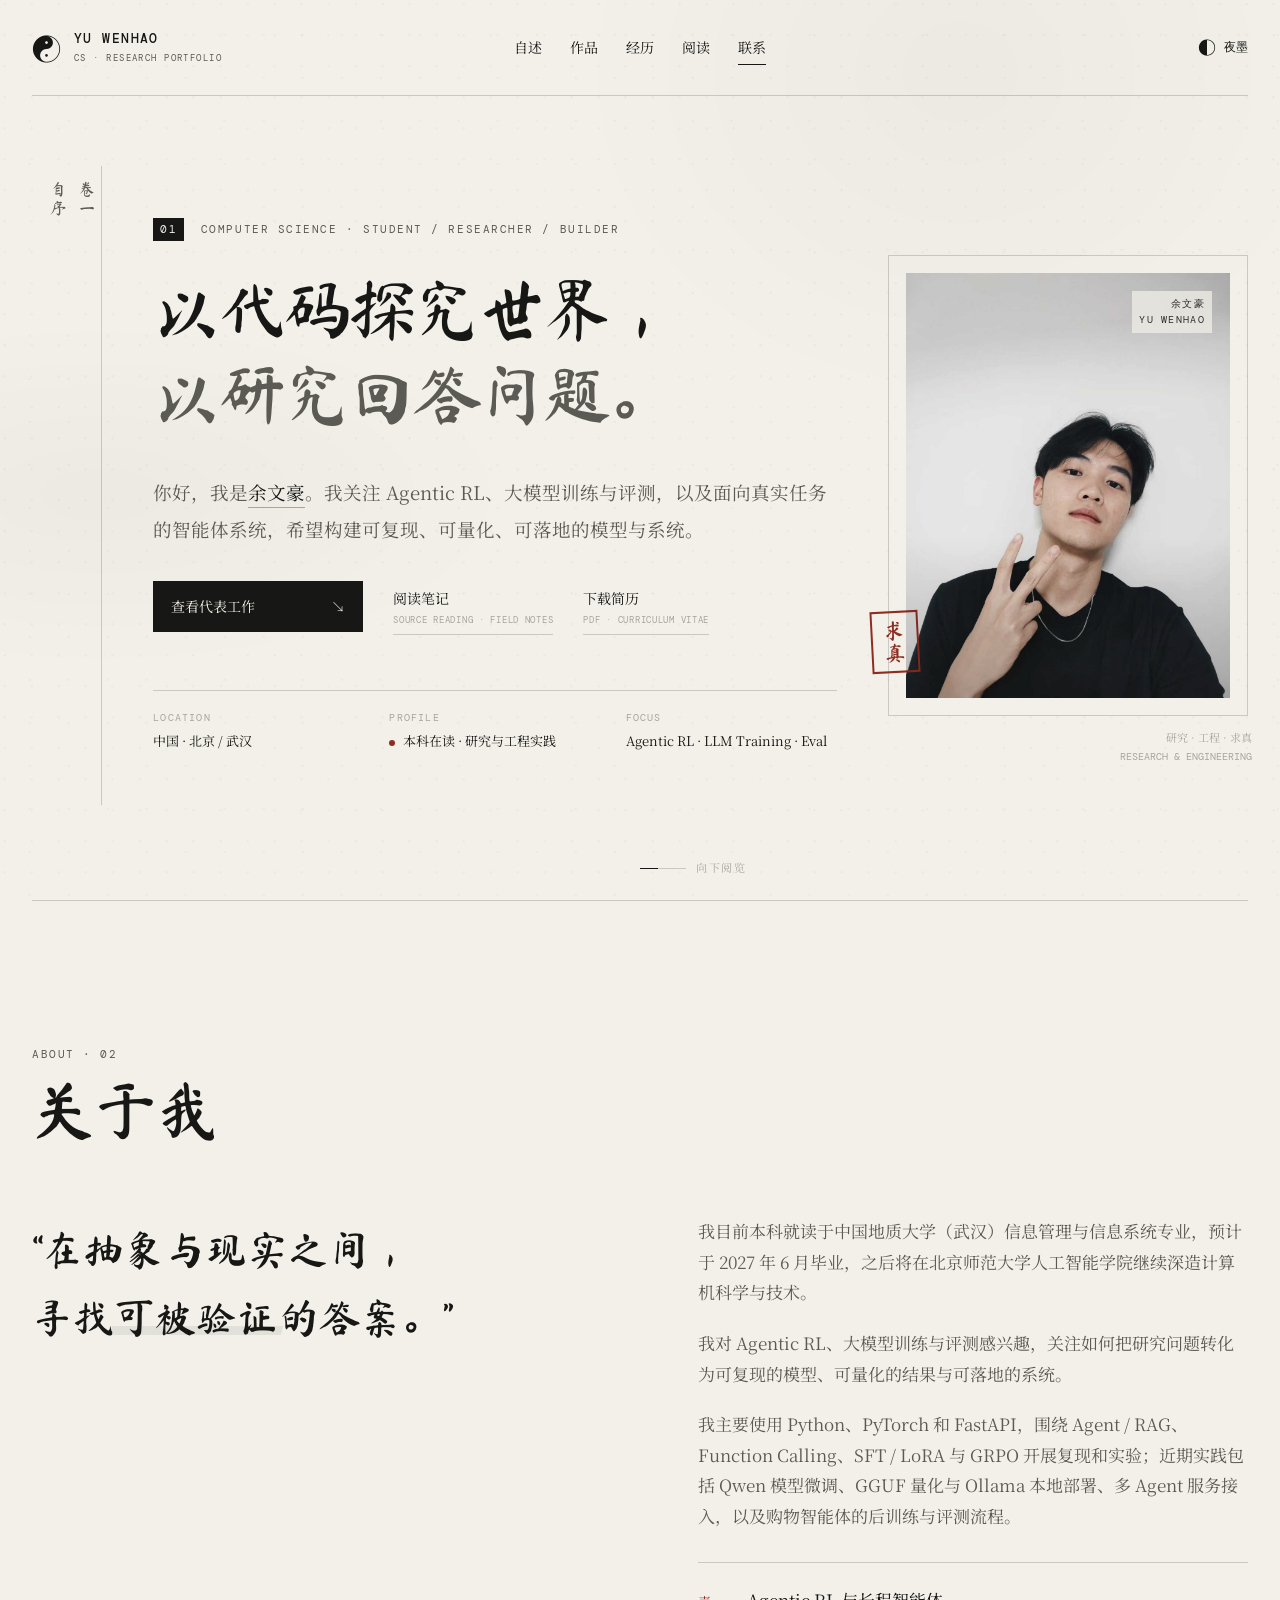
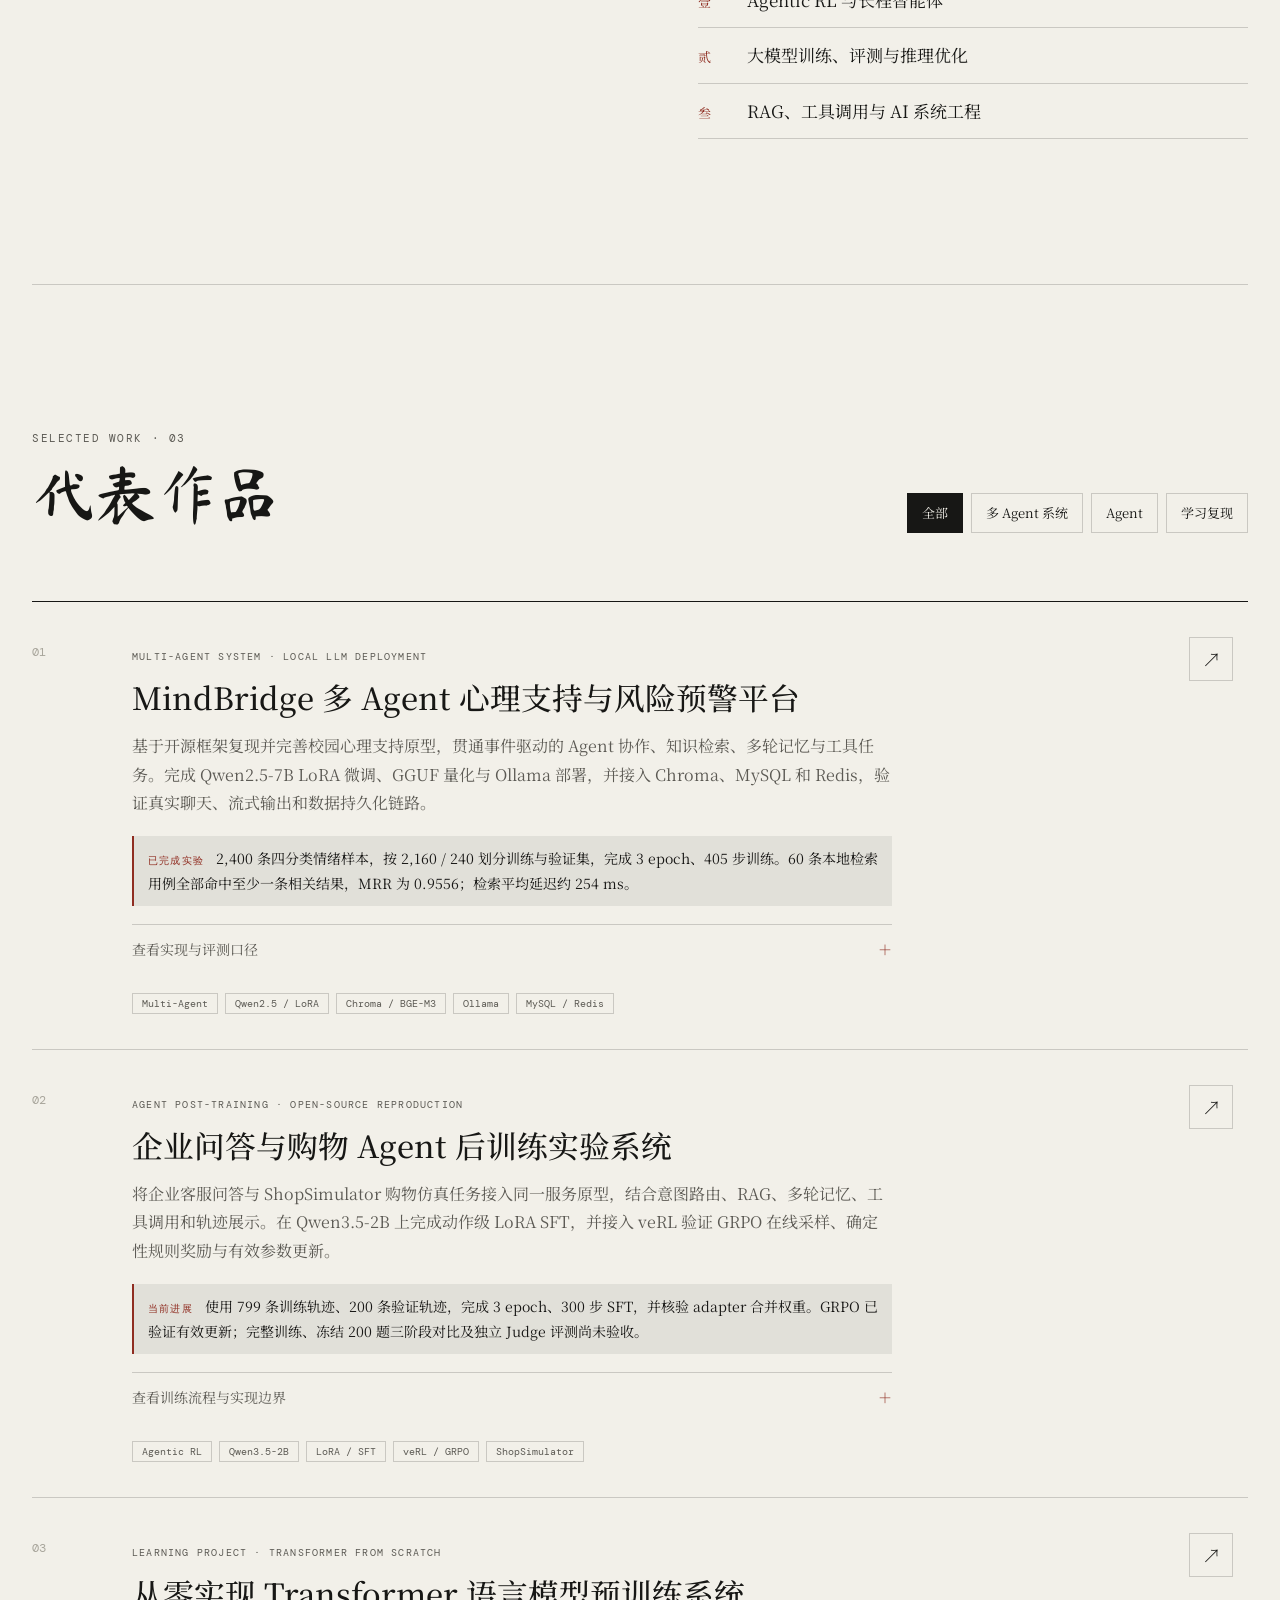
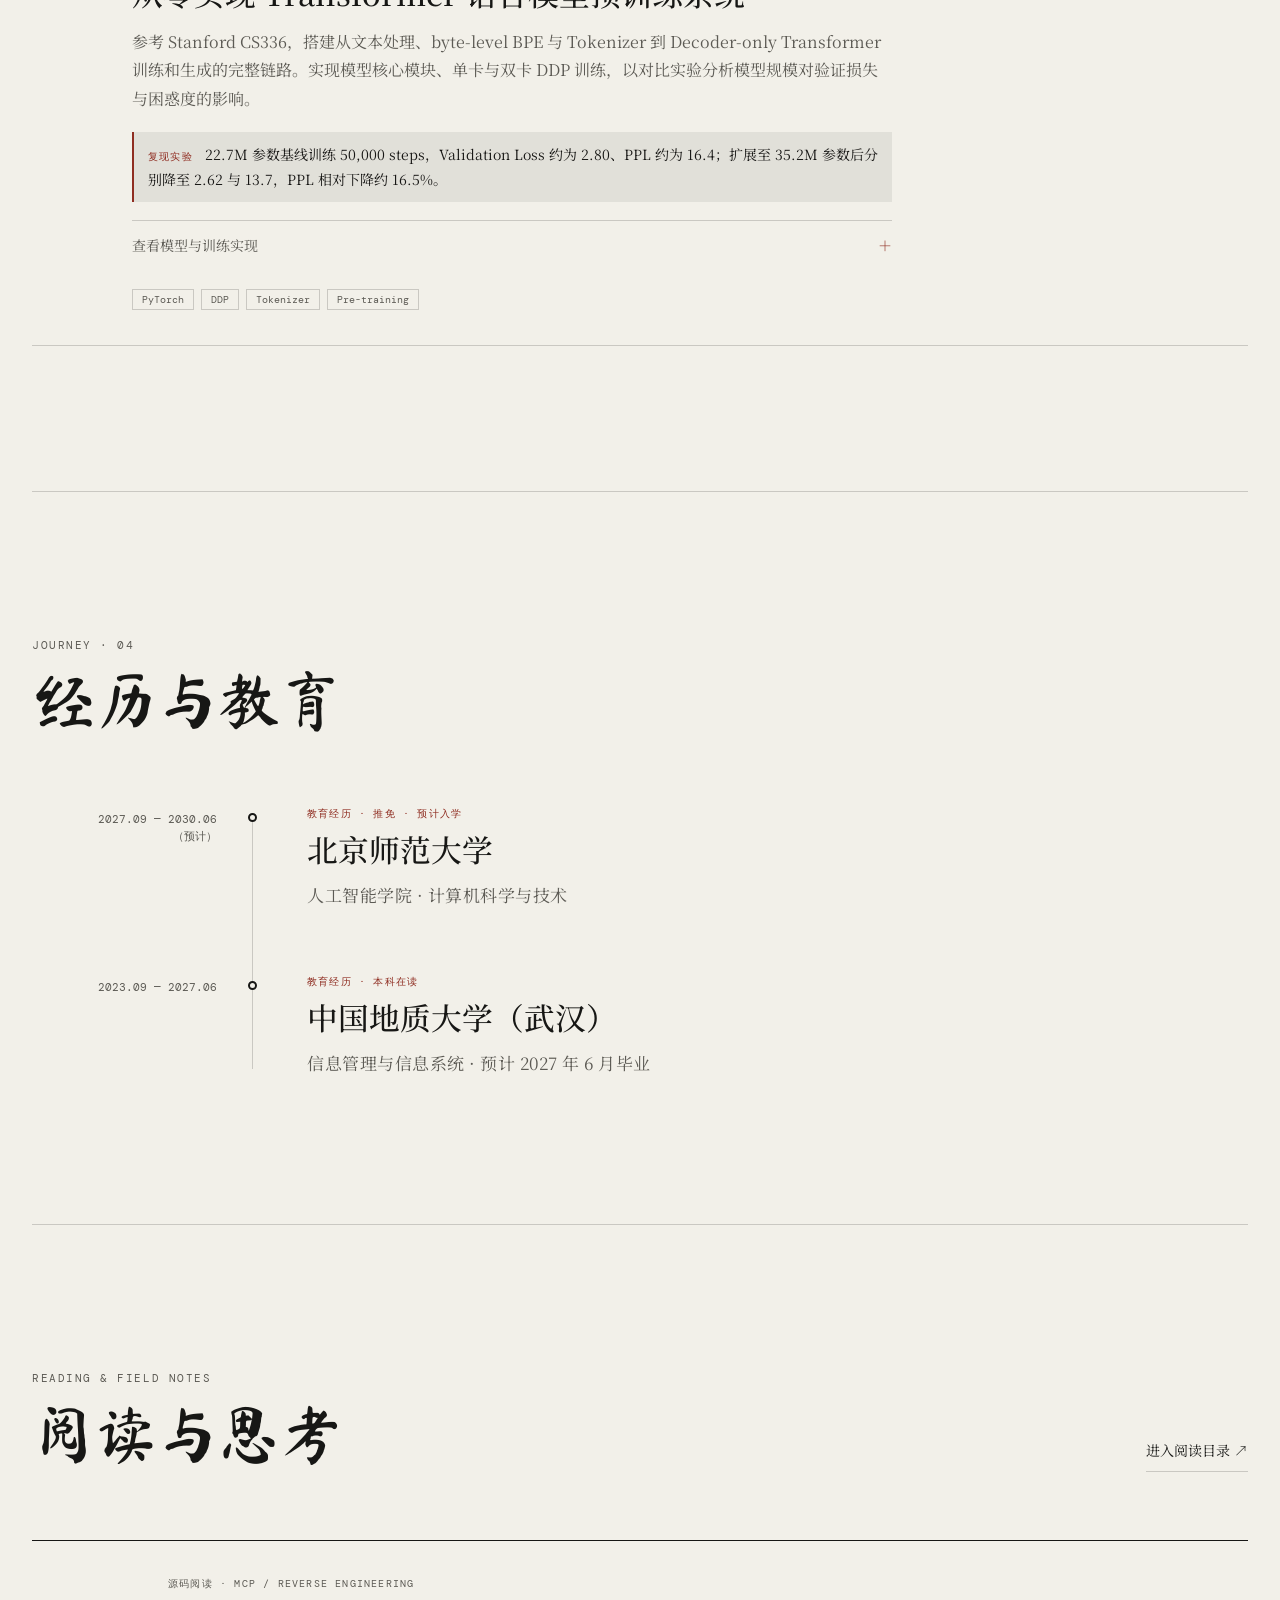
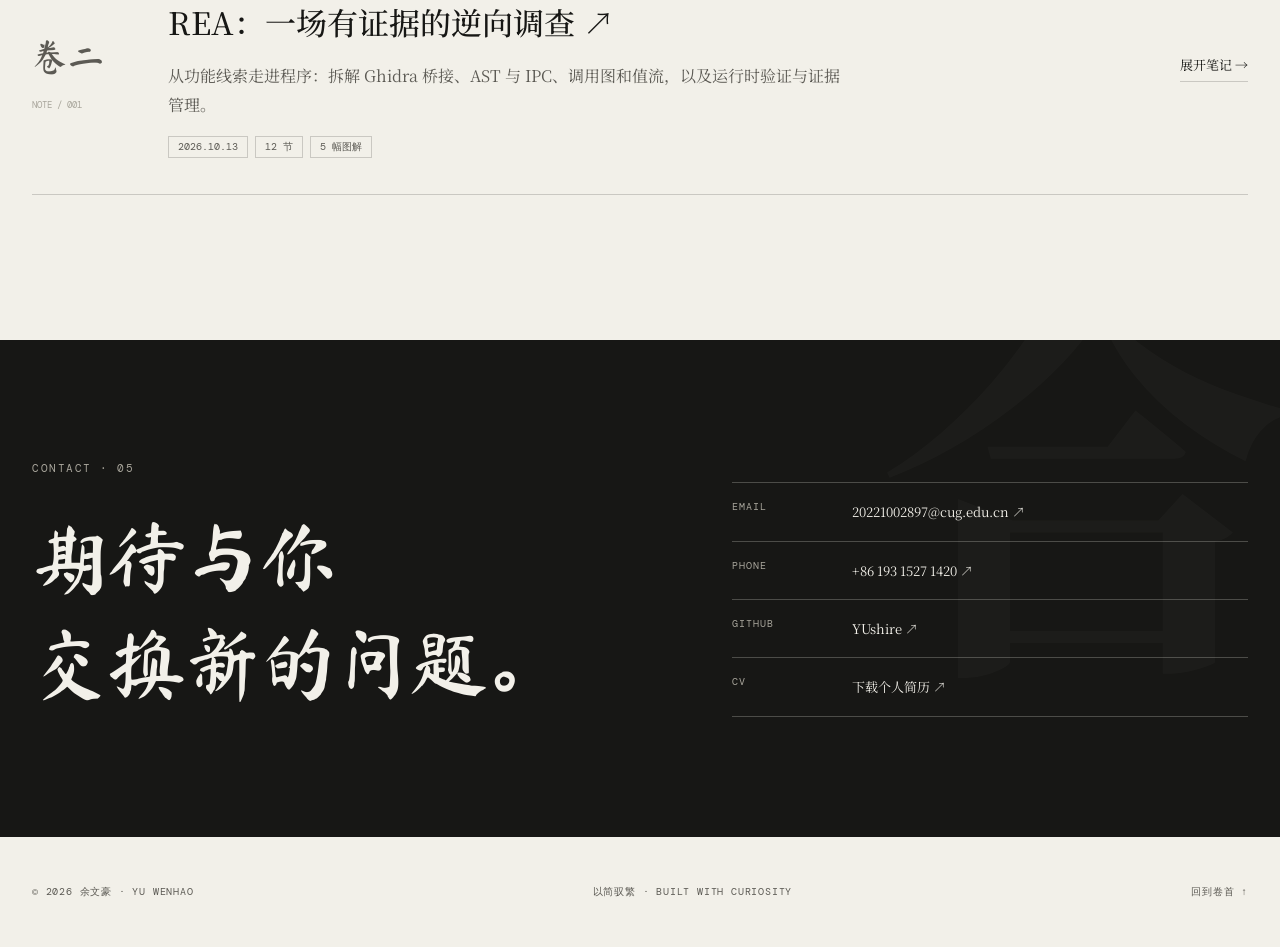
==== commit 05b5dcdc: "feat: add illustrated REA reading notes and reading navigation" ====
--- a/index.html
+++ b/index.html
@@ -10,9 +10,10 @@
   <link rel="preconnect" href="https://fonts.gstatic.com" crossorigin />
   <link href="https://fonts.googleapis.com/css2?family=DM+Mono:wght@300;400;500&family=Ma+Shan+Zheng&family=Noto+Serif+SC:wght@400;500;600;700&display=swap" rel="stylesheet" />
   <link rel="icon" type="image/svg+xml" href="data:image/svg+xml,%3Csvg xmlns='http://www.w3.org/2000/svg' viewBox='0 0 64 64'%3E%3Crect width='64' height='64' rx='12' fill='%23131313'/%3E%3Ccircle cx='32' cy='32' r='21' fill='%23f2f0e9'/%3E%3Cpath d='M32 11a10.5 10.5 0 0 1 0 21a10.5 10.5 0 0 0 0 21a21 21 0 0 0 0-42Z' fill='%23131313'/%3E%3Ccircle cx='32' cy='21.5' r='3' fill='%23131313'/%3E%3Ccircle cx='32' cy='42.5' r='3' fill='%23f2f0e9'/%3E%3C/svg%3E" />
-  <link rel="stylesheet" href="styles.css?v=20260929-4" />
+  <link rel="stylesheet" href="styles.css?v=20261013-1" />
 </head>
 <body>
+  <a class="skip-link" href="#mainContent">跳到正文</a>
   <div class="reading-progress" aria-hidden="true"><span id="readingBar"></span></div>
   <div class="paper-grain" aria-hidden="true"></div>
   <div class="koi-cursor" id="koiCursor" aria-hidden="true">
@@ -34,6 +35,7 @@
       <a href="#about">自述</a>
       <a href="#work">作品</a>
       <a href="#experience">经历</a>
+      <a href="reading/">阅读</a>
       <a href="#contact">联系</a>
     </nav>
 
@@ -43,7 +45,7 @@
     </button>
   </header>
 
-  <main>
+  <main id="mainContent">
     <section class="hero" aria-labelledby="heroTitle">
       <div class="hero-index" aria-hidden="true">卷一<br />自序</div>
       <div class="hero-content reveal">
@@ -52,11 +54,12 @@
         <p class="hero-intro">你好，我是<span class="fill-in">余文豪</span>。我关注 Agentic RL、大模型训练与评测，以及面向真实任务的智能体系统，希望构建可复现、可量化、可落地的模型与系统。</p>
         <div class="hero-actions">
           <a class="button button-dark" href="#work">查看代表工作 <span aria-hidden="true">↘</span></a>
-          <a class="text-link" href="assets/cv.pdf" target="_blank">下载简历 <span>PDF · CURRICULUM VITAE</span></a>
+          <a class="text-link" href="reading/">阅读笔记 <span>SOURCE READING · FIELD NOTES</span></a>
+          <a class="text-link" href="assets/cv-20261010.pdf" target="_blank" rel="noopener">下载简历 <span>PDF · CURRICULUM VITAE</span></a>
         </div>
         <dl class="quick-facts" aria-label="个人信息概览">
           <div><dt>LOCATION</dt><dd>中国 · 北京 / 武汉</dd></div>
-          <div><dt>PROFILE</dt><dd><i></i> 研究者 · 工程实践者</dd></div>
+          <div><dt>PROFILE</dt><dd><i></i> 本科在读 · 研究与工程实践</dd></div>
           <div><dt>FOCUS</dt><dd>Agentic RL · LLM Training · Eval</dd></div>
         </dl>
       </div>
@@ -81,9 +84,9 @@
       <div class="about-grid">
         <blockquote class="manifesto reveal">“在抽象与现实之间，<br />寻找<span>可被验证</span>的答案。”</blockquote>
         <div class="about-copy reveal">
-          <p>我本科就读于中国地质大学（武汉）信息管理与信息系统专业，之后将在北京师范大学人工智能学院继续深造计算机科学与技术。</p>
+          <p>我目前本科就读于中国地质大学（武汉）信息管理与信息系统专业，预计于 2027 年 6 月毕业，之后将在北京师范大学人工智能学院继续深造计算机科学与技术。</p>
           <p>我对 Agentic RL、大模型训练与评测感兴趣，关注如何把研究问题转化为可复现的模型、可量化的结果与可落地的系统。</p>
-          <p>技能方面，我主要使用 Python、PyTorch 开展模型训练与实验，熟悉 Agent / RAG、Function Calling、SFT / LoRA、LLM-as-Judge，以及 FastAPI、Git 与 CI/CD 等工程工具。</p>
+          <p>我主要使用 Python、PyTorch 和 FastAPI，围绕 Agent / RAG、Function Calling、SFT / LoRA 与 GRPO 开展复现和实验；近期实践包括 Qwen 模型微调、GGUF 量化与 Ollama 本地部署、多 Agent 服务接入，以及购物智能体的后训练与评测流程。</p>
           <ul class="interest-list" aria-label="研究与技术方向">
             <li><span>壹</span> Agentic RL 与长程智能体</li>
             <li><span>贰</span> 大模型训练、评测与推理优化</li>
@@ -98,7 +101,7 @@
         <div><p>SELECTED WORK · 03</p><h2 id="workTitle">代表作品</h2></div>
         <div class="filters" role="group" aria-label="筛选作品">
           <button class="filter active" type="button" data-filter="all" aria-pressed="true">全部</button>
-          <button class="filter" type="button" data-filter="systems" aria-pressed="false">系统工程</button>
+          <button class="filter" type="button" data-filter="systems" aria-pressed="false">多 Agent 系统</button>
           <button class="filter" type="button" data-filter="agent" aria-pressed="false">Agent</button>
           <button class="filter" type="button" data-filter="learning" aria-pressed="false">学习复现</button>
         </div>
@@ -108,21 +111,42 @@
         <article class="project-card reveal" data-category="systems">
           <div class="project-no">01</div>
           <div class="project-body">
-            <p class="project-type">LLM SYSTEMS · ASCEND NPU</p>
-            <h3>Llama 大模型推理引擎移植与优化</h3>
-            <p>基于华为昇腾 910/910B 与 CANN 完成全链路移植，通过权重常驻、算子融合、批量多头注意力和 strided KV Cache，将推理吞吐提升至 180.77 tok/s，达到 CPU 基线的 3.3 倍。</p>
-            <ul class="tags"><li>Ascend NPU</li><li>CANN</li><li>LLM Inference</li></ul>
+            <p class="project-type">MULTI-AGENT SYSTEM · LOCAL LLM DEPLOYMENT</p>
+            <h3>MindBridge 多 Agent 心理支持与风险预警平台</h3>
+            <p>基于开源框架复现并完善校园心理支持原型，贯通事件驱动的 Agent 协作、知识检索、多轮记忆与工具任务。完成 Qwen2.5-7B LoRA 微调、GGUF 量化与 Ollama 部署，并接入 Chroma、MySQL 和 Redis，验证真实聊天、流式输出和数据持久化链路。</p>
+            <p class="project-result"><strong>已完成实验</strong>2,400 条四分类情绪样本，按 2,160 / 240 划分训练与验证集，完成 3 epoch、405 步训练。60 条本地检索用例全部命中至少一条相关结果，MRR 为 0.9556；检索平均延迟约 254 ms。</p>
+            <details class="project-details">
+              <summary>查看实现与评测口径 <span aria-hidden="true">＋</span></summary>
+              <ul>
+                <li><b>协作与可追溯：</b>通过 Runtime / Harness 统一管理输入脱敏、Agent 调用、报告落库和 run trace；使用任务板组织协作产物与风险处理流程。</li>
+                <li><b>记忆与检索：</b>Redis 保存短期记忆，MySQL 持久化消息与 trace；以 BGE-M3、Chroma 和 BM25 实现混合检索，结合历史窗口裁剪、摘要压缩和 Skill 加载组织上下文。</li>
+                <li><b>训练与本地推理：</b>完成 LoRA 权重合并、GGUF 转换、Q4_K_M 量化及 Ollama 接入；保留 adapter、训练配置、checkpoint 与文件哈希以支持复跑核验。</li>
+                <li><b>评测范围：</b>240 条合成验证样本上，微调模型严格输出正确分类标签的比例为 100%，主要反映标签格式遵循。100 条合成风险用例的系统准确率为 81%，高风险召回为 27/30；仍存在漏判，不能据此推断真实心理支持效果。</li>
+                <li><b>工程验收：</b>真实全栈检查 42/43 通过，保留一条风险误判；另完成 52 项回归测试及集成启动器。检索命中率采用测试集来源或关键词匹配口径，不等同于回答正确率。</li>
+              </ul>
+            </details>
+            <ul class="tags"><li>Multi-Agent</li><li>Qwen2.5 / LoRA</li><li>Chroma / BGE-M3</li><li>Ollama</li><li>MySQL / Redis</li></ul>
           </div>
           <span class="project-link" aria-hidden="true">↗</span>
         </article>
         <article class="project-card reveal" data-category="agent">
           <div class="project-no">02</div>
           <div class="project-body">
-            <p class="project-type">AGENTIC SYSTEM · POST-TRAINING &amp; EVALUATION</p>
-            <h3>面向企业服务与长程购物的智能 Agent 系统</h3>
-            <p>构建面向企业知识问答与长程购物决策的统一 Agent 原型：以 RAG、意图路由和分层记忆承接多轮服务，以工具调用完成“搜索—参数核验—规格选择”链路，并设计轨迹数据构造、SFT / GRPO 后训练与冻结题集盲评流程，形成“知识检索—决策执行—质量评测”的可复现闭环。</p>
-            <p class="project-result"><strong>实验结果</strong>在冻结的 200 道测试题上，严格成功率由 0% 提升至 SFT 60.5%、GRPO 62.0%，购买成功率最高达到 62.5%；平均奖励由 -0.11 提升至 0.52，非法工具调用拦截次数由 752 次降至 38 次。</p>
-            <ul class="tags"><li>Agentic RL</li><li>RAG</li><li>SFT / GRPO</li><li>LLM-as-Judge</li></ul>
+            <p class="project-type">AGENT POST-TRAINING · OPEN-SOURCE REPRODUCTION</p>
+            <h3>企业问答与购物 Agent 后训练实验系统</h3>
+            <p>将企业客服问答与 ShopSimulator 购物仿真任务接入同一服务原型，结合意图路由、RAG、多轮记忆、工具调用和轨迹展示。在 Qwen3.5-2B 上完成动作级 LoRA SFT，并接入 veRL 验证 GRPO 在线采样、确定性规则奖励与有效参数更新。</p>
+            <p class="project-result"><strong>当前进展</strong>使用 799 条训练轨迹、200 条验证轨迹，完成 3 epoch、300 步 SFT，并核验 adapter 合并权重。GRPO 已验证有效更新；完整训练、冻结 200 题三阶段对比及独立 Judge 评测尚未验收。</p>
+            <details class="project-details">
+              <summary>查看训练流程与实现边界 <span aria-hidden="true">＋</span></summary>
+              <ul>
+                <li><b>路由与记忆：</b>融合 LLM Few-shot、Embedding 相似度及关键词规则，以加权评分、低置信度澄清和异常降级分流请求；通过 Redis 与 ChromaDB 管理会话状态、知识、历史摘要和用户明确偏好。</li>
+                <li><b>轨迹与 SFT：</b>复用开源购物轨迹，按任务 ID 检查训练、验证、测试集交集；仅对 Agent 动作 Token 计算损失，屏蔽用户指令与环境页面，学习合法工具调用。</li>
+                <li><b>GRPO：</b>在购物仿真环境在线采样，以品类、预算作为硬约束，对品牌、型号、功能与规格加权计分；过滤无效轨迹、跳过组内同奖励样本，并通过有界重采样获取有效学习信号。训练奖励与 LLM Judge 评分分开处理。</li>
+                <li><b>评测与留存：</b>已准备冻结测试任务、统一执行协议、轨迹及训练日志留存、数据哈希和权重合并核验；独立 Judge 的脚本与隔离检查已实现，最终评测待完成。</li>
+                <li><b>集成范围：</b>客服与购物共享服务入口、会话状态及轨迹展示；购物后训练作用于购物策略，客服预算状态到购物目标的转换仍需完善，当前定位为复现与实验原型。</li>
+              </ul>
+            </details>
+            <ul class="tags"><li>Agentic RL</li><li>Qwen3.5-2B</li><li>LoRA / SFT</li><li>veRL / GRPO</li><li>ShopSimulator</li></ul>
           </div>
           <span class="project-link" aria-hidden="true">↗</span>
         </article>
@@ -131,8 +155,16 @@
           <div class="project-body">
             <p class="project-type">LEARNING PROJECT · TRANSFORMER FROM SCRATCH</p>
             <h3>从零实现 Transformer 语言模型预训练系统</h3>
-            <p>参考 Stanford CS336，从 byte-level BPE、Tokenizer 与数据流开始，模块化实现 RMSNorm、RoPE、Causal Attention、SwiGLU、Cross-Entropy 和 AdamW，并搭建单卡及 DDP 训练、warmup + cosine 调度、checkpoint 恢复与 W&amp;B 监控流程，以控制变量实验分析模型扩容与生成质量。</p>
-            <p class="project-result"><strong>实验结果</strong>在双 RTX 3090 上完成 50,000 steps 训练；22.7M Baseline 的 Validation Loss 约为 2.80、PPL 约为 16.4，扩展至 35.2M 参数后分别降至 2.62 与 13.7，PPL 相对下降约 16.5%。</p>
+            <p>参考 Stanford CS336，搭建从文本处理、byte-level BPE 与 Tokenizer 到 Decoder-only Transformer 训练和生成的完整链路。实现模型核心模块、单卡与双卡 DDP 训练，以对比实验分析模型规模对验证损失与困惑度的影响。</p>
+            <p class="project-result"><strong>复现实验</strong>22.7M 参数基线训练 50,000 steps，Validation Loss 约为 2.80、PPL 约为 16.4；扩展至 35.2M 参数后分别降至 2.62 与 13.7，PPL 相对下降约 16.5%。</p>
+            <details class="project-details">
+              <summary>查看模型与训练实现 <span aria-hidden="true">＋</span></summary>
+              <ul>
+                <li><b>数据：</b>实现 BPE 训练及 Tokenizer 编解码，支持 UTF-8 字节回退、特殊 Token、流式编码和多进程分块；通过紧凑 Token ID 文件与 memmap 降低语料加载的内存占用。</li>
+                <li><b>模型：</b>实现 Linear、Embedding、RMSNorm、RoPE、因果多头注意力和 SwiGLU，采用 Pre-Norm 与残差结构，并实现交叉熵损失与 AdamW。</li>
+                <li><b>训练：</b>集成 warmup + cosine 学习率调度、梯度裁剪、checkpoint 恢复和 W&amp;B 指标监控；比较 4 层与 8 层 Transformer、不同注意力头配置下的模型表现。</li>
+              </ul>
+            </details>
             <ul class="tags"><li>PyTorch</li><li>DDP</li><li>Tokenizer</li><li>Pre-training</li></ul>
           </div>
           <span class="project-link" aria-hidden="true">↗</span>
@@ -144,17 +176,19 @@
       <header class="section-heading reveal"><p>JOURNEY · 04</p><h2 id="experienceTitle">经历与教育</h2></header>
       <div class="timeline">
         <article class="timeline-item reveal">
-          <div class="timeline-date">2027.06 — 至今</div>
+          <div class="timeline-date">2027.09 — 2030.06<br />（预计）</div>
           <div class="timeline-dot" aria-hidden="true"></div>
-          <div class="timeline-content"><p>教育经历 · 人工智能学院</p><h3>北京师范大学</h3><div class="timeline-major">计算机科学与技术</div></div>
+          <div class="timeline-content"><p>教育经历 · 推免 · 预计入学</p><h3>北京师范大学</h3><div class="timeline-major">人工智能学院 · 计算机科学与技术</div></div>
         </article>
         <article class="timeline-item reveal">
           <div class="timeline-date">2023.09 — 2027.06</div>
           <div class="timeline-dot" aria-hidden="true"></div>
-          <div class="timeline-content"><p>教育经历 · 本科</p><h3>中国地质大学（武汉）</h3><div class="timeline-major">信息管理与信息系统</div></div>
-        </article>
-      </div>
-    </section>
+          <div class="timeline-content"><p>教育经历 · 本科在读</p><h3>中国地质大学（武汉）</h3><div class="timeline-major">信息管理与信息系统 · 预计 2027 年 6 月毕业</div></div>
+        </article>
+      </div>
+    </section>
+
+    <section class="section reading-preview" id="reading" aria-labelledby="readingTitle"><header class="section-heading section-heading-row reveal"><div><p>READING &amp; FIELD NOTES</p><h2 id="readingTitle">阅读与思考</h2></div><a class="text-link" href="reading/">进入阅读目录 ↗</a></header><div class="home-note reveal"><div class="home-note-index">卷二<small>NOTE / 001</small></div><div><p class="project-type">源码阅读 · MCP / REVERSE ENGINEERING</p><h3><a href="reading/rea/">REA：一场有证据的逆向调查 ↗</a></h3><p>从功能线索走进程序：拆解 Ghidra 桥接、AST 与 IPC、调用图和值流，以及运行时验证与证据管理。</p><ul class="tags"><li>2026.10.13</li><li>12 节</li><li>5 幅图解</li></ul></div><a class="home-note-action" href="reading/rea/">展开笔记 →</a></div></section>
 
     <section class="contact" id="contact" aria-labelledby="contactTitle">
       <div class="contact-mark" aria-hidden="true">合</div>
@@ -165,7 +199,8 @@
       <div class="contact-links reveal">
         <a href="mailto:20221002897@cug.edu.cn"><span>EMAIL</span> 20221002897@cug.edu.cn ↗</a>
         <a href="tel:+8619315271420"><span>PHONE</span> +86 193 1527 1420 ↗</a>
-        <a href="assets/cv.pdf" target="_blank"><span>CV</span> 下载个人简历 ↗</a>
+        <a href="https://github.com/YUshire" target="_blank" rel="noopener"><span>GITHUB</span> YUshire ↗</a>
+        <a href="assets/cv-20261010.pdf" target="_blank" rel="noopener"><span>CV</span> 下载个人简历 ↗</a>
       </div>
     </section>
   </main>
--- a/styles.css
+++ b/styles.css
@@ -157,6 +157,16 @@
 .project-body > p { max-width: 760px; margin: 13px 0; color: var(--ink-soft); }
 .project-body > .project-result { margin: 18px 0; padding: 10px 14px; border-left: 2px solid var(--accent); background: var(--wash); color: var(--ink); font-size: 14px; line-height: 1.8; }
 .project-result strong { margin-right: 12px; color: var(--accent); font: 10px var(--mono); letter-spacing: .12em; }
+.project-details { max-width: 760px; margin: 18px 0; border-top: 1px solid var(--line); font-size: 14px; }
+.project-details summary { display: flex; align-items: center; justify-content: space-between; gap: 15px; padding: 12px 0; color: var(--ink-soft); cursor: pointer; list-style: none; }
+.project-details summary::-webkit-details-marker { display: none; }
+.project-details summary span { color: var(--accent); transition: transform .2s ease; }
+.project-details[open] summary { color: var(--ink); }
+.project-details[open] summary span { transform: rotate(45deg); }
+.project-details summary:focus-visible { outline: 2px solid var(--accent); outline-offset: 4px; }
+.project-details ul { margin: 0 0 15px; padding-left: 20px; color: var(--ink-soft); }
+.project-details li { margin: 10px 0; }
+.project-details b { color: var(--ink); font-weight: 600; }
 .tags { display: flex; gap: 7px; list-style: none; margin: 15px 0 0; padding: 0; flex-wrap: wrap; }
 .tags li { padding: 3px 9px; border: 1px solid var(--line); font: 10px var(--mono); color: var(--ink-soft); }
 .project-link { justify-self: end; width: 44px; height: 44px; border: 1px solid var(--line); display: grid; place-items: center; font-size: 19px; transition: .25s ease; }
@@ -261,3 +271,19 @@
   .koi-ripple { animation-duration: .58s !important; }
   .koi-ripple.splash { animation-duration: .48s !important; }
 }
+
+/* Reading entry: the portfolio remains an overview; long notes have their own pages. */
+.skip-link { position: fixed; top: -80px; left: 16px; z-index: 200; padding: 12px 18px; background: var(--ink); color: var(--paper); }
+.skip-link:focus { top: 10px; }
+a:focus-visible, button:focus-visible { outline: 2px solid var(--accent); outline-offset: 5px; }
+.hero-actions { flex-wrap: wrap; }
+.site-nav { gap: clamp(18px, 2.2vw, 35px); }
+.home-note { display: grid; grid-template-columns: 100px minmax(0, 1fr) auto; gap: 36px; align-items: center; border-top: 1px solid var(--ink); border-bottom: 1px solid var(--line); padding: 36px 0; }
+.home-note-index { font-family: var(--display-serif); font-size: 36px; color: var(--ink-soft); }
+.home-note-index small { display: block; font: 9px var(--mono); color: var(--ink-faint); margin-top: 10px; }
+.home-note h3 { margin: 6px 0 13px; font-size: clamp(22px, 2.5vw, 31px); font-weight: 500; line-height: 1.55; }
+.home-note h3 a:hover { color: var(--accent); }
+.home-note p { color: var(--ink-soft); max-width: 680px; }
+.home-note-action { padding-bottom: 5px; border-bottom: 1px solid var(--line); font-size: 13px; white-space: nowrap; }
+@media (max-width: 980px) { .home-note { grid-template-columns: 70px minmax(0, 1fr); gap: 25px; } .home-note-action { grid-column: 2; justify-self: start; } }
+@media (max-width: 760px) { .home-note { grid-template-columns: 1fr; gap: 20px; } .home-note-index { font-size: 24px; } .home-note-index small { display: inline; margin-left: 15px; } .home-note-action { grid-column: 1; } }
